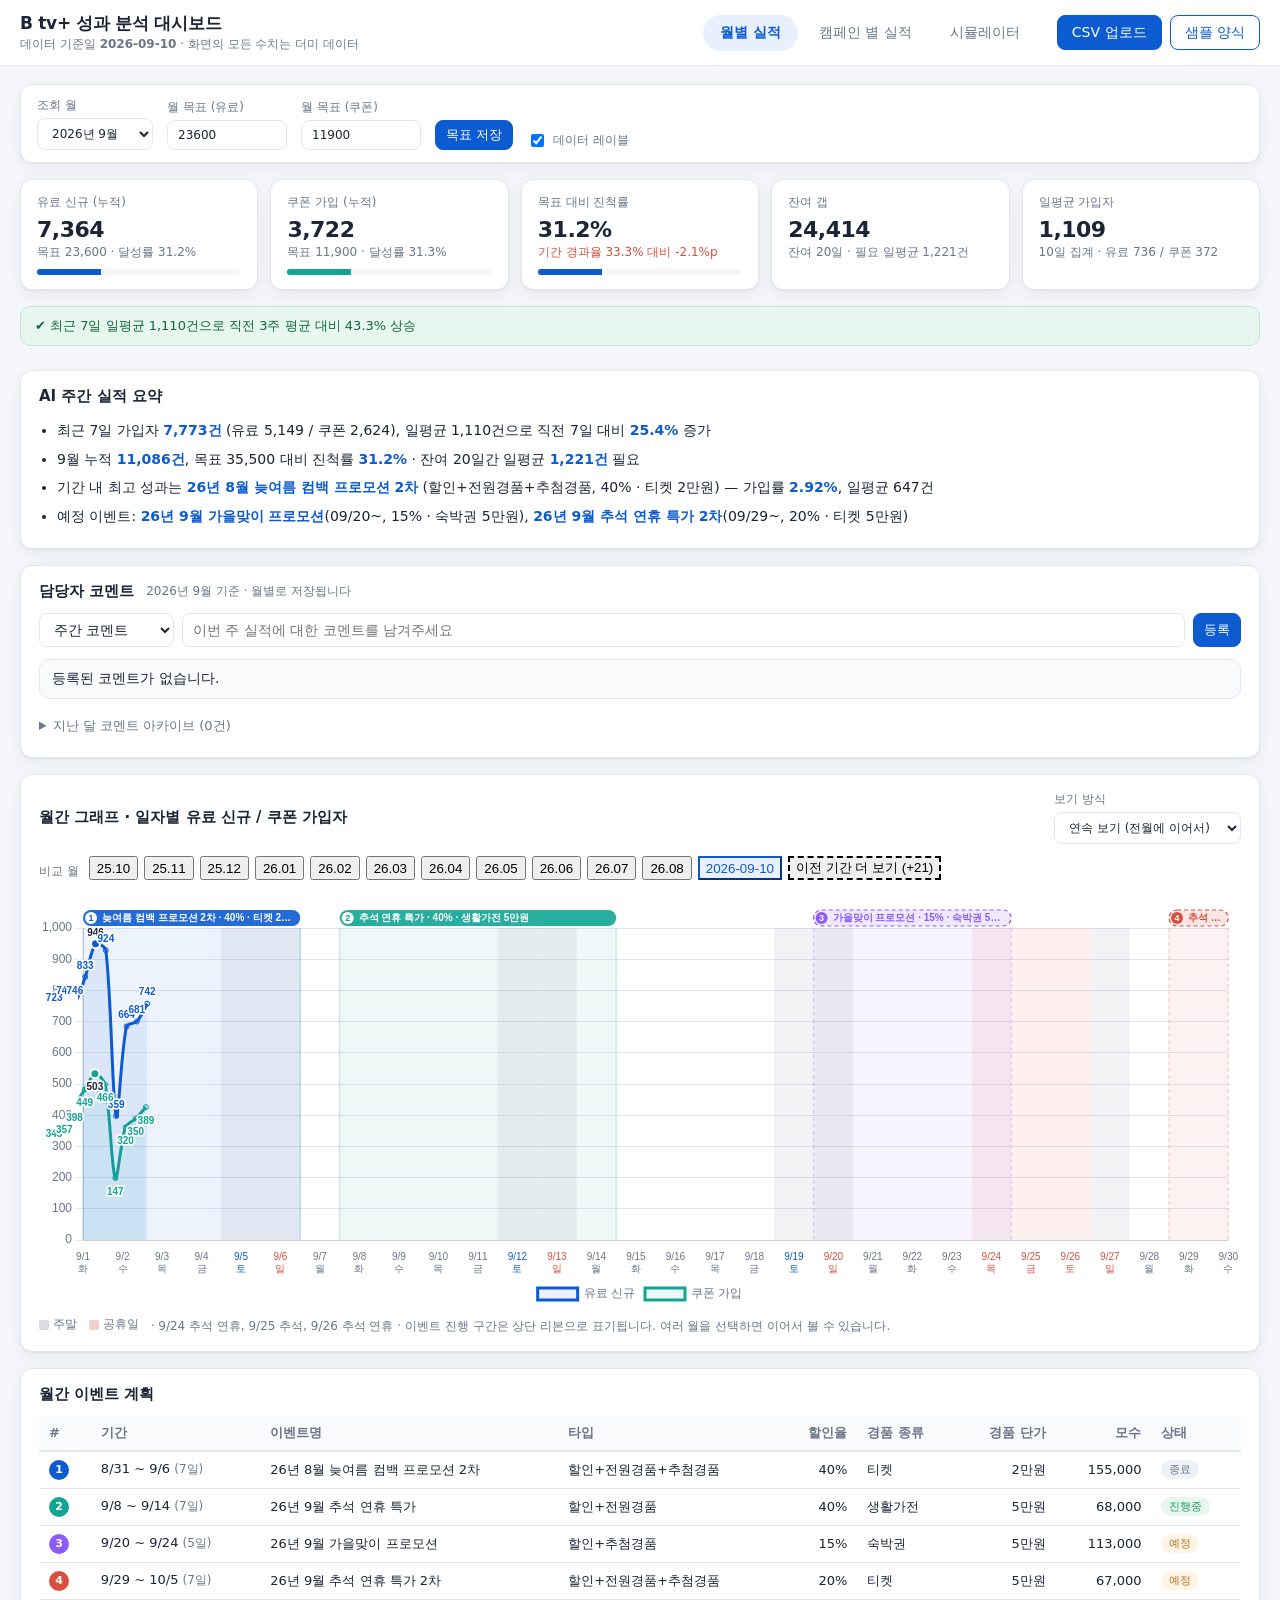
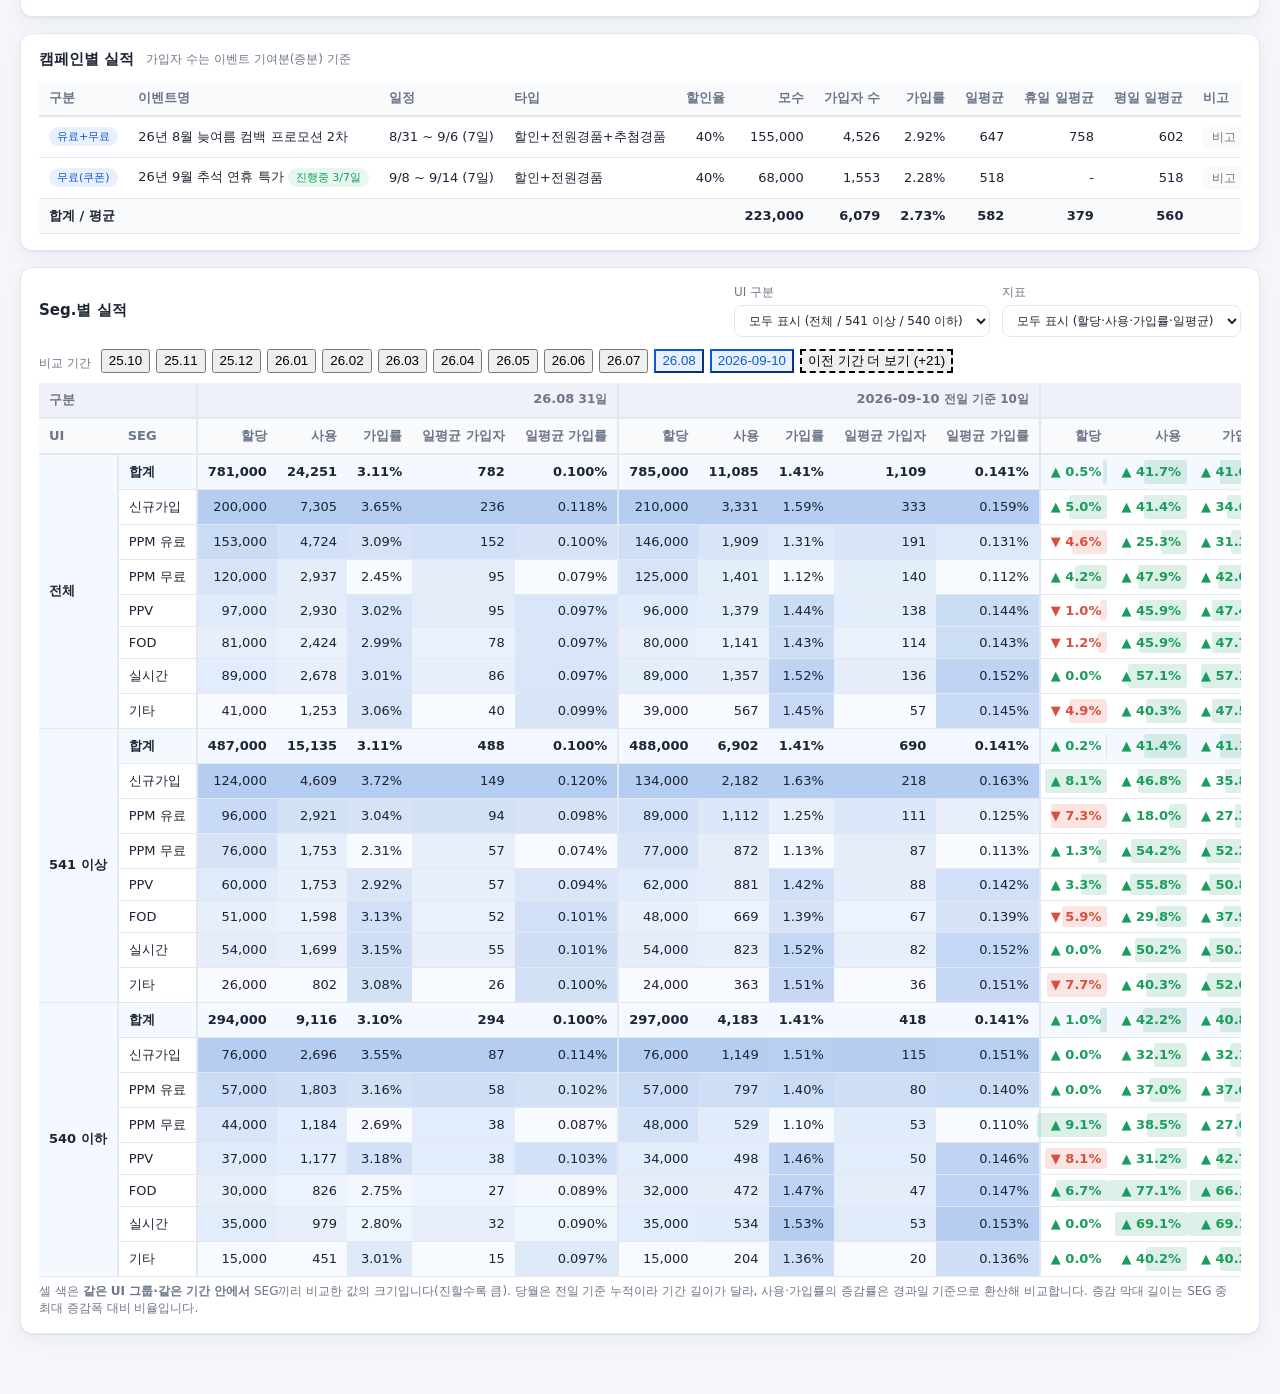
==== btv-dashboard/index.html @ c5f663f6 "Bundle Chart.js and drop the web font for offline deployment The internal network blocks outbound re" ====
<!DOCTYPE html>
<html lang="ko">
<head>
  <meta charset="UTF-8">
  <meta name="viewport" content="width=device-width, initial-scale=1.0">
  <title>B tv+ 성과 분석 대시보드</title>
  <!-- 사내망에서 외부 요청이 막혀도 동작하도록 폰트·차트 라이브러리 모두 외부 의존 없이 구성 -->
  <link rel="stylesheet" href="style.css">
</head>
<body>
  <header class="topbar">
    <div class="brand">
      <strong>B tv+ 성과 분석 대시보드</strong>
      <span class="meta">데이터 기준일 <b id="asOf">2026-09-10</b> · 화면의 모든 수치는 더미 데이터</span>
    </div>
    <nav class="tabs" id="viewTabs">
      <button class="tab active" data-view="perf">월별 실적</button>
      <button class="tab" data-view="compare">캠페인 별 실적</button>
      <button class="tab" data-view="sim">시뮬레이터</button>
    </nav>
    <div class="actions">
      <label class="btn" for="csvInput">CSV 업로드</label>
      <input type="file" id="csvInput" accept=".csv,text/csv" hidden>
      <button class="btn ghost" id="sampleBtn">샘플 양식</button>
    </div>
  </header>

  <div id="uploadNote" class="upload-note" hidden></div>

  <main class="layout">
    <div class="views">
      <!-- 1. 현재 실적 파악 -->
      <section class="view active" id="view-perf">
        <div class="toolbar">
          <label>조회 월
            <select id="perfMonth"></select>
          </label>
          <label>월 목표 (유료)
            <input type="number" id="targetPaid" step="100">
          </label>
          <label>월 목표 (쿠폰)
            <input type="number" id="targetCoupon" step="100">
          </label>
          <button class="btn small" id="saveTarget">목표 저장</button>
          <label class="checkbox"><input type="checkbox" id="showLabels" checked> 데이터 레이블</label>
        </div>

        <div class="kpi-grid" id="perfKpis"></div>
        <div id="perfSignals"></div>

        <section class="card">
          <header class="card-head">
            <h2>AI 주간 실적 요약</h2>
          </header>
          <div id="weeklySummary" class="summary"></div>
        </section>

        <section class="card">
          <header class="card-head">
            <h2>담당자 코멘트</h2>
            <span class="hint" id="commentScope"></span>
          </header>
          <form class="comment-form" id="commentForm">
            <select id="commentKind">
              <option value="weekly">주간 코멘트</option>
              <option value="closing">월 마감 코멘트</option>
            </select>
            <input type="text" id="commentText" placeholder="이번 주 실적에 대한 코멘트를 남겨주세요" maxlength="300">
            <button class="btn small" type="submit">등록</button>
          </form>
          <ul class="comment-list" id="commentList"></ul>
          <details class="comment-archive">
            <summary>지난 달 코멘트 아카이브 <span id="archiveCount"></span></summary>
            <ul class="comment-list" id="archiveList"></ul>
          </details>
        </section>

        <section class="card">
          <header class="card-head">
            <h2>월간 그래프 · 일자별 유료 신규 / 쿠폰 가입자</h2>
            <div class="inline-filters">
              <label>보기 방식
                <select id="chartMode">
                  <option value="timeline">연속 보기 (전월에 이어서)</option>
                  <option value="overlay">겹쳐 보기 (월별 추이 비교)</option>
                </select>
              </label>
              <label id="overlaySeriesWrap" hidden>비교 계열
                <select id="overlaySeries">
                  <option value="paid">유료 신규</option>
                  <option value="coupon">쿠폰 가입</option>
                  <option value="total">유료+쿠폰 합계</option>
                </select>
              </label>
            </div>
          </header>
          <div class="period-picker">
            <span class="hint">비교 월</span>
            <div class="chips" id="chartMonths"></div>
          </div>
          <div class="chart-wrap tall"><canvas id="monthChart"></canvas></div>
          <p class="hint" id="chartHint"></p>
        </section>

        <section class="card">
          <header class="card-head"><h2>월간 이벤트 계획</h2></header>
          <div class="table-wrap"><table id="eventPlanTable"></table></div>
        </section>

        <section class="card">
          <header class="card-head">
            <h2>캠페인별 실적</h2>
            <span class="hint">가입자 수는 이벤트 기여분(증분) 기준</span>
          </header>
          <div class="table-wrap"><table id="campaignTable"></table></div>
        </section>

        <section class="card">
          <header class="card-head">
            <h2>Seg.별 실적</h2>
            <div class="inline-filters">
              <label>UI 구분
                <select id="segUi"></select>
              </label>
              <label>지표
                <select id="segMetric"></select>
              </label>
            </div>
          </header>
          <div class="period-picker">
            <span class="hint">비교 기간</span>
            <div class="chips" id="segPeriods"></div>
          </div>
          <div class="table-wrap"><table id="segTable"></table></div>
          <p class="hint">셀 색은 <b>같은 UI 그룹·같은 기간 안에서</b> SEG끼리 비교한 값의 크기입니다(진할수록 큼). 당월은 전일 기준 누적이라 기간 길이가 달라, 사용·가입률의 증감률은 경과일 기준으로 환산해 비교합니다. 증감 막대 길이는 SEG 중 최대 증감폭 대비 비율입니다.</p>
        </section>
      </section>

      <!-- 2. 실적 비교 분석 -->
      <section class="view" id="view-compare">
        <section class="card">
          <header class="card-head">
            <h2>전체 이벤트 실적</h2>
            <span class="hint" id="allCount"></span>
            <button class="btn small ghost" id="allReset">당월로 초기화</button>
          </header>
          <div class="filter-bar">
            <label>진행 년도<select id="f-year"><option value="">전체</option></select></label>
            <label>진행 월<select id="f-month"><option value="">전체</option></select></label>
            <label>이벤트 종류<select id="f-type"><option value="">전체</option></select></label>
            <label>할인율<select id="f-discount"><option value="">전체</option></select></label>
            <label>이벤트명<select id="f-name"><option value="">전체</option></select></label>
            <label>경품 방식<select id="f-method"><option value="">전체</option></select></label>
            <label>경품 유형<select id="f-form"><option value="">전체</option></select></label>
            <label>경품 종류<select id="f-kind"><option value="">전체</option></select></label>
          </div>
          <div class="ai-comment" id="allComment"></div>
          <div class="table-wrap scroll-y"><table id="allEventsTable"></table></div>
        </section>

        <section class="card">
          <header class="card-head">
            <h2>현재 ↔ 과거 이벤트 비교</h2>
            <div class="inline-filters">
              <label>기준 이벤트
                <select id="baseEvent"></select>
              </label>
              <label>비교 대상
                <select id="compareCount">
                  <option value="3">유사 이벤트 3건</option>
                  <option value="5">유사 이벤트 5건</option>
                  <option value="all">전체 평균</option>
                </select>
              </label>
              <button class="btn small ghost" id="onePagerOpen">원페이저</button>
            </div>
          </header>
          <div id="compareCards" class="kpi-grid"></div>
          <p class="hint" id="compareHint"></p>
          <div class="ai-comment" id="compareComment"></div>
          <div class="chart-wrap"><canvas id="compareChart"></canvas></div>
          <div class="table-wrap"><table id="compareTable"></table></div>
        </section>

        <section class="card">
          <header class="card-head">
            <h2>교차분석</h2>
            <div class="inline-filters">
              <label>행 기준
                <select id="pivotRow"></select>
              </label>
              <label>열 기준
                <select id="pivotCol"></select>
              </label>
              <label>지표
                <select id="pivotMetric"></select>
              </label>
            </div>
          </header>
          <div class="ai-comment" id="pivotComment"></div>
          <div class="table-wrap"><table id="pivotTable"></table></div>
          <p class="hint" id="pivotHint"></p>
          <div class="drill" id="pivotDrill" hidden></div>
        </section>

        <section class="card">
          <header class="card-head">
            <h2>증분 효과 · 되돌림</h2>
            <span class="hint">이벤트가 실제로 끌어올린 순증분과, 종료 직후 수요가 꺼지는 폭</span>
          </header>
          <div class="kpi-grid" id="incrementalCards"></div>
          <div class="ai-comment" id="incrementalComment"></div>
        </section>

        <section class="card">
          <header class="card-head">
            <h2>전년 동기 비교</h2>
            <span class="hint" id="seasonBasis"></span>
          </header>
          <div class="ai-comment" id="seasonComment"></div>
          <div class="table-wrap"><table id="seasonTable"></table></div>
        </section>

        <section class="card">
          <header class="card-head">
            <h2>이벤트 데이 커브</h2>
            <div class="inline-filters">
              <label>비교 대상
                <select id="curveScope">
                  <option value="similar">기준 + 유사 이벤트</option>
                  <option value="type">같은 타입 전체</option>
                </select>
              </label>
              <label>계열
                <select id="curveSeries">
                  <option value="total">전체 가입자</option>
                  <option value="paid">유료</option>
                  <option value="coupon">쿠폰</option>
                </select>
              </label>
            </div>
          </header>
          <div class="chart-wrap"><canvas id="curveChart"></canvas></div>
          <div class="ai-comment" id="curveComment"></div>
        </section>

        <section class="card">
          <header class="card-head">
            <h2>예산 효율 · CAC</h2>
            <div class="inline-filters">
              <label>목표 CAC (원)
                <input type="number" id="targetCac" step="100" min="0">
              </label>
              <button class="btn small" id="saveCac">저장</button>
            </div>
          </header>
          <div class="kpi-grid" id="cacCards"></div>
          <div class="ai-comment" id="cacComment"></div>
          <div class="chart-wrap"><canvas id="cacChart"></canvas></div>
          <div class="table-wrap"><table id="cacTable"></table></div>
        </section>

        <section class="card">
          <header class="card-head">
            <h2>오퍼 시뮬레이터</h2>
            <span class="hint">과거 유사 이벤트 실적으로 예상 성과를 추정합니다</span>
          </header>
          <div class="filter-bar">
            <label>이벤트 타입<select id="simType"></select></label>
            <label>할인율<select id="simDiscount"></select></label>
            <label>경품 종류<select id="simKind"></select></label>
            <label>경품 단가<select id="simPrice"></select></label>
            <label>기간 (일)<input type="number" id="simDays" value="7" min="1" max="31"></label>
            <label>모수<input type="number" id="simPool" value="100000" step="1000"></label>
          </div>
          <div class="kpi-grid" id="simCards"></div>
          <div class="ai-comment" id="simComment"></div>
        </section>
      </section>

      <!-- 3. 시뮬레이터 (별도 앱으로 연결) -->
      <section class="view" id="view-sim">
        <section class="card landing-card">
          <h2>시뮬레이터</h2>
          <p>시뮬레이터는 별도 앱에서 운영됩니다. 아래 버튼으로 이동하세요.</p>
          <a class="btn" href="https://pg-apps.skbroadband.com/btvp-mkt-agt/" target="_blank" rel="noopener">시뮬레이터 열기</a>
          <p class="landing-url">https://pg-apps.skbroadband.com/btvp-mkt-agt/</p>
        </section>
      </section>
    </div>

    <!-- 이벤트 원페이저 (보고용) -->
    <div class="modal" id="onePagerModal" hidden>
      <div class="modal-box">
        <header class="modal-head">
          <h2>이벤트 원페이저</h2>
          <div class="modal-actions">
            <button class="btn small ghost" id="onePagerCopy">복사</button>
            <button class="btn small ghost" id="onePagerPrint">인쇄</button>
            <button class="icon-btn" id="onePagerClose">×</button>
          </div>
        </header>
        <div class="onepager" id="onePagerBody"></div>
      </div>
    </div>

  </main>

  <script src="vendor/chart.umd.min.js"></script>
  <script src="js/data.js"></script>
  <script src="js/store.js"></script>
  <script src="js/charts.js"></script>
  <script src="js/perf.js"></script>
  <script src="js/compare.js"></script>
  <script src="js/app.js"></script>
</body>
</html>
---- btv-dashboard/style.css ----
:root {
  --bg: #f4f6fa;
  --card: #ffffff;
  --line: #e3e8f0;
  --text: #1c2536;
  --muted: #6b7688;
  --brand: #0d5bd1;
  --brand-soft: #e8f0fe;
  --paid: #0d5bd1;
  --coupon: #12a594;
  --warn: #d94f3d;
  --good: #1a9d5c;
  --shadow: 0 1px 2px rgba(20, 32, 60, .06), 0 6px 18px rgba(20, 32, 60, .05);
}

* { box-sizing: border-box; }

/* .modal/.inline-filters label 등의 display 규칙이 hidden 속성을 덮지 않도록 */
[hidden] { display: none !important; }

body {
  margin: 0;
  font-family: 'Malgun Gothic', '맑은 고딕', AppleSDGothicNeo-Regular, 'Apple SD Gothic Neo', system-ui, sans-serif;
  background: var(--bg);
  color: var(--text);
  font-size: 14px;
}

/* ---------- 상단바 ---------- */
.topbar {
  position: sticky;
  top: 0;
  z-index: 30;
  display: flex;
  align-items: center;
  gap: 20px;
  flex-wrap: wrap;
  padding: 12px 20px;
  background: #fff;
  border-bottom: 1px solid var(--line);
}
.brand strong { display: block; font-size: 17px; letter-spacing: -.3px; }
.brand .meta { font-size: 12px; color: var(--muted); }
.tabs { display: flex; gap: 4px; margin-left: auto; }
.tab {
  border: 1px solid transparent;
  background: transparent;
  padding: 8px 16px;
  border-radius: 999px;
  cursor: pointer;
  font: inherit;
  color: var(--muted);
}
.tab:hover { background: var(--bg); }
.tab.active { background: var(--brand-soft); color: var(--brand); font-weight: 700; }
.actions { display: flex; gap: 8px; align-items: center; }

.btn {
  border: 1px solid var(--brand);
  background: var(--brand);
  color: #fff;
  padding: 8px 14px;
  border-radius: 8px;
  cursor: pointer;
  font: inherit;
  line-height: 1.2;
}
.btn:hover { filter: brightness(1.06); }
.btn.ghost { background: #fff; color: var(--brand); }
.btn.small { padding: 6px 10px; font-size: 13px; }
.icon-btn {
  border: none; background: transparent; cursor: pointer;
  font-size: 20px; line-height: 1; color: var(--muted); padding: 0 4px;
}

.upload-note {
  margin: 0; padding: 10px 20px;
  background: #fff9e6; border-bottom: 1px solid #f2e3b3; font-size: 13px;
}

/* ---------- 레이아웃 ---------- */
.layout { display: flex; align-items: flex-start; }
.views { flex: 1; padding: 18px 20px 60px; min-width: 0; }
.view { display: none; flex-direction: column; gap: 16px; }
.view.active { display: flex; }

.card {
  background: var(--card);
  border: 1px solid var(--line);
  border-radius: 12px;
  padding: 16px 18px;
  box-shadow: var(--shadow);
}
.card-head {
  display: flex; align-items: center; gap: 12px;
  flex-wrap: wrap; margin-bottom: 12px;
}
.card-head h2 { font-size: 15px; margin: 0; }
.hint { font-size: 12px; color: var(--muted); margin: 6px 0 0; }
.card-head .hint { margin: 0; }

.toolbar {
  display: flex; gap: 14px; align-items: flex-end; flex-wrap: wrap;
  background: #fff; border: 1px solid var(--line); border-radius: 12px;
  padding: 12px 16px; box-shadow: var(--shadow);
}
.toolbar label, .inline-filters label {
  display: flex; flex-direction: column; gap: 4px;
  font-size: 12px; color: var(--muted);
}
.toolbar label.checkbox { flex-direction: row; align-items: center; gap: 6px; }
.inline-filters { display: flex; gap: 12px; flex-wrap: wrap; margin-left: auto; }
select, input[type="text"], input[type="number"] {
  font: inherit; padding: 7px 10px; border: 1px solid var(--line);
  border-radius: 8px; background: #fff; color: var(--text);
}
input[type="number"] { width: 120px; }

/* ---------- KPI ---------- */
.kpi-grid {
  display: grid; gap: 12px;
  grid-template-columns: repeat(auto-fit, minmax(190px, 1fr));
}
.kpi {
  background: #fff; border: 1px solid var(--line); border-radius: 12px;
  padding: 14px 16px; box-shadow: var(--shadow);
}
.kpi .label { font-size: 12px; color: var(--muted); }
.kpi .value { font-size: 22px; font-weight: 700; margin: 6px 0 2px; letter-spacing: -.5px; }
.kpi .sub { font-size: 12px; color: var(--muted); }
.kpi .sub.good { color: var(--good); }
.kpi .sub.warn { color: var(--warn); }
.bar { height: 6px; border-radius: 999px; background: var(--bg); margin-top: 8px; overflow: hidden; }
.bar > span { display: block; height: 100%; background: var(--brand); }

.signal {
  display: flex; gap: 8px; align-items: center;
  padding: 10px 14px; border-radius: 10px; font-size: 13px; margin-bottom: 8px;
}
.signal.warn { background: #fdecea; border: 1px solid #f5c6c0; color: #9b2c1c; }
.signal.good { background: #e7f6ee; border: 1px solid #bfe5d0; color: #12673d; }

.ai-comment {
  display: flex; gap: 10px; align-items: flex-start;
  background: #f2f7ff; border: 1px solid #d6e4fb; border-left: 3px solid var(--brand);
  border-radius: 0 10px 10px 0; padding: 12px 14px; margin-bottom: 12px;
  font-size: 13px; line-height: 1.65;
}
.ai-comment::before {
  content: 'AI'; font-size: 10px; font-weight: 700; color: var(--brand); background: #fff;
  border: 1px solid #d6e4fb; border-radius: 4px; padding: 1px 5px; margin-top: 2px; flex-shrink: 0;
}
.ai-comment ul { margin: 0; padding: 0; list-style: none; flex: 1; display: grid; gap: 6px; }
.ai-comment li { display: flex; gap: 8px; align-items: baseline; }
.ai-comment li .k {
  flex-shrink: 0; width: 92px; color: var(--muted); font-size: 12px;
  border-right: 1px solid #d6e4fb; padding-right: 8px;
}
.ai-comment li.warn .k { color: var(--warn); border-color: #f5c6c0; }
.ai-comment b { color: var(--brand); }
.ai-comment em { font-style: normal; color: var(--warn); font-weight: 700; }

.filter-bar {
  display: grid; grid-template-columns: repeat(auto-fit, minmax(150px, 1fr)); gap: 10px;
  padding: 12px; background: #f8fafc; border: 1px solid var(--line);
  border-radius: 10px; margin-bottom: 12px;
}
.filter-bar label { display: flex; flex-direction: column; gap: 4px; font-size: 12px; color: var(--muted); }
.filter-bar select { width: 100%; }

.summary { font-size: 14px; line-height: 1.75; }
.summary ul { margin: 8px 0 0; padding-left: 18px; }
.summary li { margin-bottom: 4px; }
.summary b { color: var(--brand); }

/* ---------- 표 ---------- */
.chart-wrap { position: relative; height: 300px; }
.chart-wrap.tall { height: 420px; }
.table-wrap { overflow-x: auto; }
table { width: 100%; border-collapse: collapse; font-size: 13px; white-space: nowrap; }
th, td { padding: 8px 10px; border-bottom: 1px solid var(--line); text-align: right; }
th:first-child, td:first-child, th.left, td.left { text-align: left; }
thead th {
  position: sticky; top: 0; background: #f8fafc; color: var(--muted);
  font-weight: 700; border-bottom: 2px solid var(--line);
}
tbody tr:hover { background: #f9fbff; }
tfoot td { font-weight: 700; background: #f8fafc; }
td.num { font-variant-numeric: tabular-nums; }
.day-key { display: inline-flex; align-items: center; gap: 4px; margin-right: 8px; }
.day-key i { width: 10px; height: 10px; border-radius: 2px; display: inline-block; }
.day-key i.weekend { background: rgba(20, 32, 60, .16); }
.day-key i.holiday { background: rgba(217, 79, 61, .28); }

.event-no {
  display: inline-flex; align-items: center; justify-content: center;
  width: 20px; height: 20px; border-radius: 50%;
  color: #fff; font-size: 11px; font-weight: 700;
}
.tag {
  display: inline-block; padding: 2px 8px; border-radius: 999px;
  background: var(--brand-soft); color: var(--brand); font-size: 11px;
}
.tag.done { background: #eef1f5; color: var(--muted); }
.tag.live { background: #e7f6ee; color: var(--good); }
.tag.plan { background: #fff4e5; color: #b5711a; }
.delta.up { color: var(--good); }
.delta.down { color: var(--warn); }

.period-picker { display: flex; align-items: center; gap: 10px; margin-bottom: 10px; flex-wrap: wrap; }
.period-picker .chips { display: flex; gap: 6px; flex-wrap: wrap; }
.period-picker .chip { display: inline-flex; align-items: center; gap: 5px; }
.period-picker .chip.on { border-color: var(--brand); color: var(--brand); background: var(--brand-soft); }
.period-picker .chip.toggle { border-style: dashed; }
.memo-input {
  width: 160px; padding: 4px 8px; font: inherit; font-size: 12px;
  border: 1px solid transparent; border-radius: 6px; background: #f8fafc;
}
.memo-input:focus { border-color: var(--brand); background: #fff; outline: none; }
tr.total-row td { font-weight: 700; background: #f4f8ff; }
tr.delta-row td { background: #fafbfd; font-size: 12px; }
td.ui-cell { vertical-align: middle; font-weight: 700; background: #f8fafc; border-right: 2px solid var(--line); }
th.group-start, td.group-start { border-left: 2px solid var(--line); }
/* 컬럼이 35개라 그룹 구분 · 줄무늬 · 정렬로 읽는 지점을 잡아준다 */
.table-wrap.scroll-y { max-height: 520px; overflow-y: auto; }
#allEventsTable thead tr:first-child th { top: 0; z-index: 3; }
#allEventsTable thead tr:nth-child(2) th { top: 34px; z-index: 2; }
#allEventsTable th.grp { text-align: center; font-size: 12px; letter-spacing: .5px; }
#allEventsTable th.grp-0 { background: #e7eefa; color: #24457c; }
#allEventsTable th.grp-1 { background: #f1f5fa; color: #445068; }
#allEventsTable tbody tr:nth-child(even) { background: #fbfcfe; }
#allEventsTable tbody tr:hover { background: #eef4ff; }
#allEventsTable th.sortable { cursor: pointer; user-select: none; }
#allEventsTable th.sortable:hover { color: var(--brand); }
#allEventsTable th.sorted { color: var(--brand); background: #e7eefa; }

td.delta-cell { position: relative; }
td.delta-cell::before {
  content: ''; position: absolute; right: 4px; top: 5px; bottom: 5px;
  width: var(--bar, 0%); background: currentColor; opacity: .15; border-radius: 3px;
}
td.delta-cell.up { color: var(--good); }
td.delta-cell.down { color: var(--warn); }
td.delta-cell .delta-val { position: relative; font-weight: 700; }

/* 2단 헤더라 두 행이 같은 위치에 고정되면 겹친다 */
#segTable thead th { position: static; }
#segTable thead tr:first-child th { background: #eef2f8; }

/* ---------- 코멘트 ---------- */
.comment-form { display: flex; gap: 8px; }
.comment-form input { flex: 1; }
.comment-list { list-style: none; margin: 12px 0 0; padding: 0; display: grid; gap: 8px; }
.comment-list li {
  display: flex; gap: 10px; align-items: flex-start;
  background: #f8fafc; border: 1px solid var(--line); border-radius: 10px; padding: 10px 12px;
}
.comment-list .who { font-weight: 700; font-size: 12px; }
.comment-list .when { font-size: 11px; color: var(--muted); margin-left: 6px; }
.comment-list p { margin: 4px 0 0; font-size: 13px; }
.comment-list .body { flex: 1; }
.comment-list li.closing { background: #fff8ec; border-color: #f0d5ae; }
.comment-archive { margin-top: 12px; }
.comment-archive summary { cursor: pointer; font-size: 13px; color: var(--muted); padding: 6px 0; }
.comment-archive summary:hover { color: var(--brand); }
.comment-archive .comment-list { margin-top: 8px; }

.landing-card { text-align: center; padding: 56px 24px; }
.landing-card h2 { margin: 0 0 10px; font-size: 20px; }
.landing-card p { color: var(--muted); font-size: 14px; margin: 0 0 20px; }
.landing-card .btn { display: inline-block; text-decoration: none; padding: 11px 22px; font-size: 15px; }
.landing-url { font-size: 12px; color: var(--muted); margin: 16px 0 0 !important; word-break: break-all; }

/* 교차분석 드릴다운 · 표본 신뢰도 */
td.drillable { cursor: pointer; }
td.drillable:hover { outline: 2px solid var(--brand); outline-offset: -2px; }
td.thin { opacity: .55; }
td .range { font-size: 10px; color: var(--muted); }
.drill {
  margin-top: 12px; border: 1px solid var(--brand); border-radius: 10px;
  background: #f7faff; padding: 12px;
}
.drill-head { display: flex; align-items: center; gap: 10px; margin-bottom: 8px; }
.drill-head .hint { margin-right: auto; }

/* 원페이저 모달 */
.modal {
  position: fixed; inset: 0; z-index: 60; display: flex; align-items: center; justify-content: center;
  background: rgba(20, 32, 60, .45); padding: 24px;
}
.modal-box {
  background: #fff; border-radius: 14px; width: min(720px, 100%); max-height: 90vh;
  overflow: auto; box-shadow: 0 20px 60px rgba(20, 32, 60, .25);
}
.modal-head {
  display: flex; align-items: center; justify-content: space-between;
  padding: 14px 18px; border-bottom: 1px solid var(--line); position: sticky; top: 0; background: #fff;
}
.modal-head h2 { margin: 0; font-size: 16px; }
.modal-actions { display: flex; gap: 6px; align-items: center; }
.onepager { padding: 20px 24px 28px; }
.onepager h3 { margin: 0 0 4px; font-size: 18px; }
.onepager-sub { margin: 0 0 16px; color: var(--muted); font-size: 13px; }
.onepager-table { width: 100%; white-space: normal; }
.onepager-table th { width: 140px; color: var(--muted); font-weight: 700; vertical-align: top; background: #f8fafc; }
.onepager-table th, .onepager-table td { padding: 9px 12px; border-bottom: 1px solid var(--line); }
.onepager-foot { margin: 16px 0 0; font-size: 11px; color: var(--muted); }

@media print {
  body > *:not(.layout), .topbar, .views { display: none !important; }
  .modal { position: static; background: none; padding: 0; display: block; }
  .modal-box { box-shadow: none; max-height: none; width: 100%; }
  .modal-actions { display: none; }
}

@media (max-width: 720px) {
  .topbar { gap: 10px; }
  .tabs { width: 100%; margin-left: 0; overflow-x: auto; }
  .inline-filters { margin-left: 0; }
}
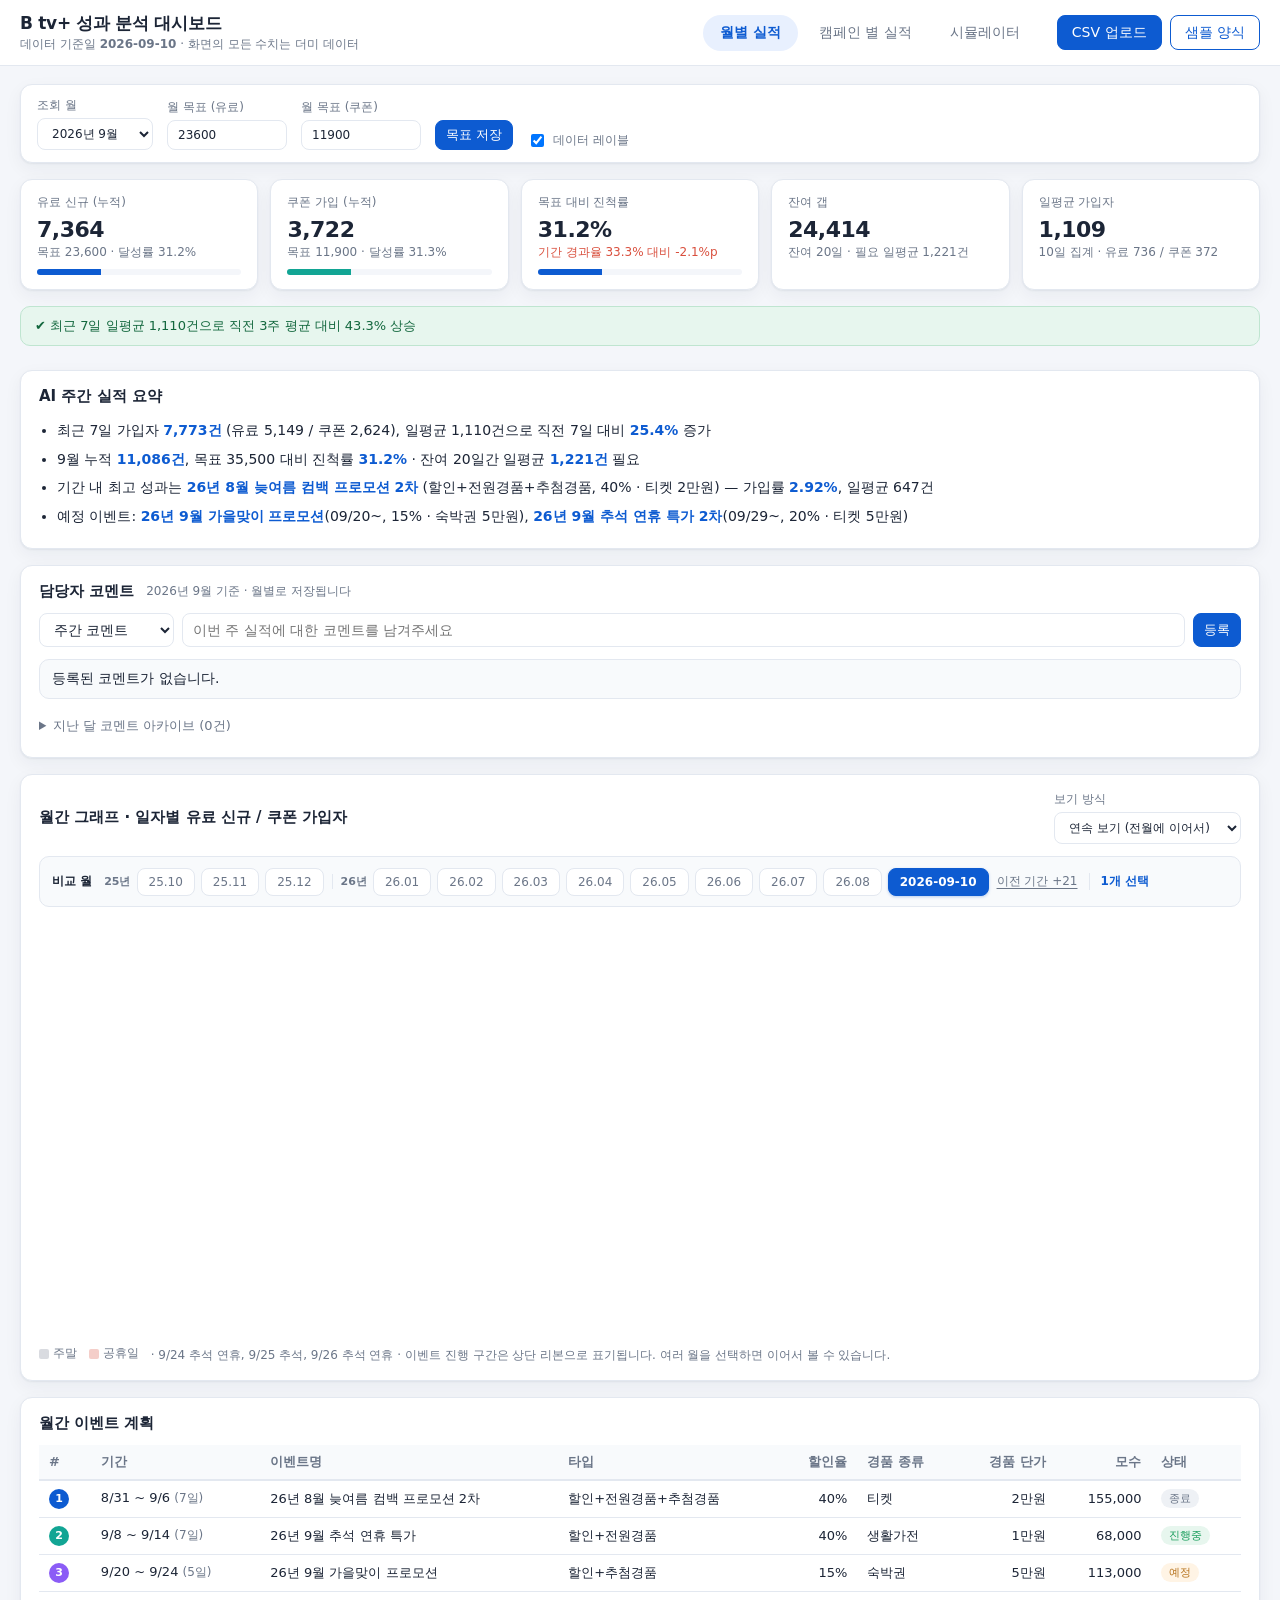
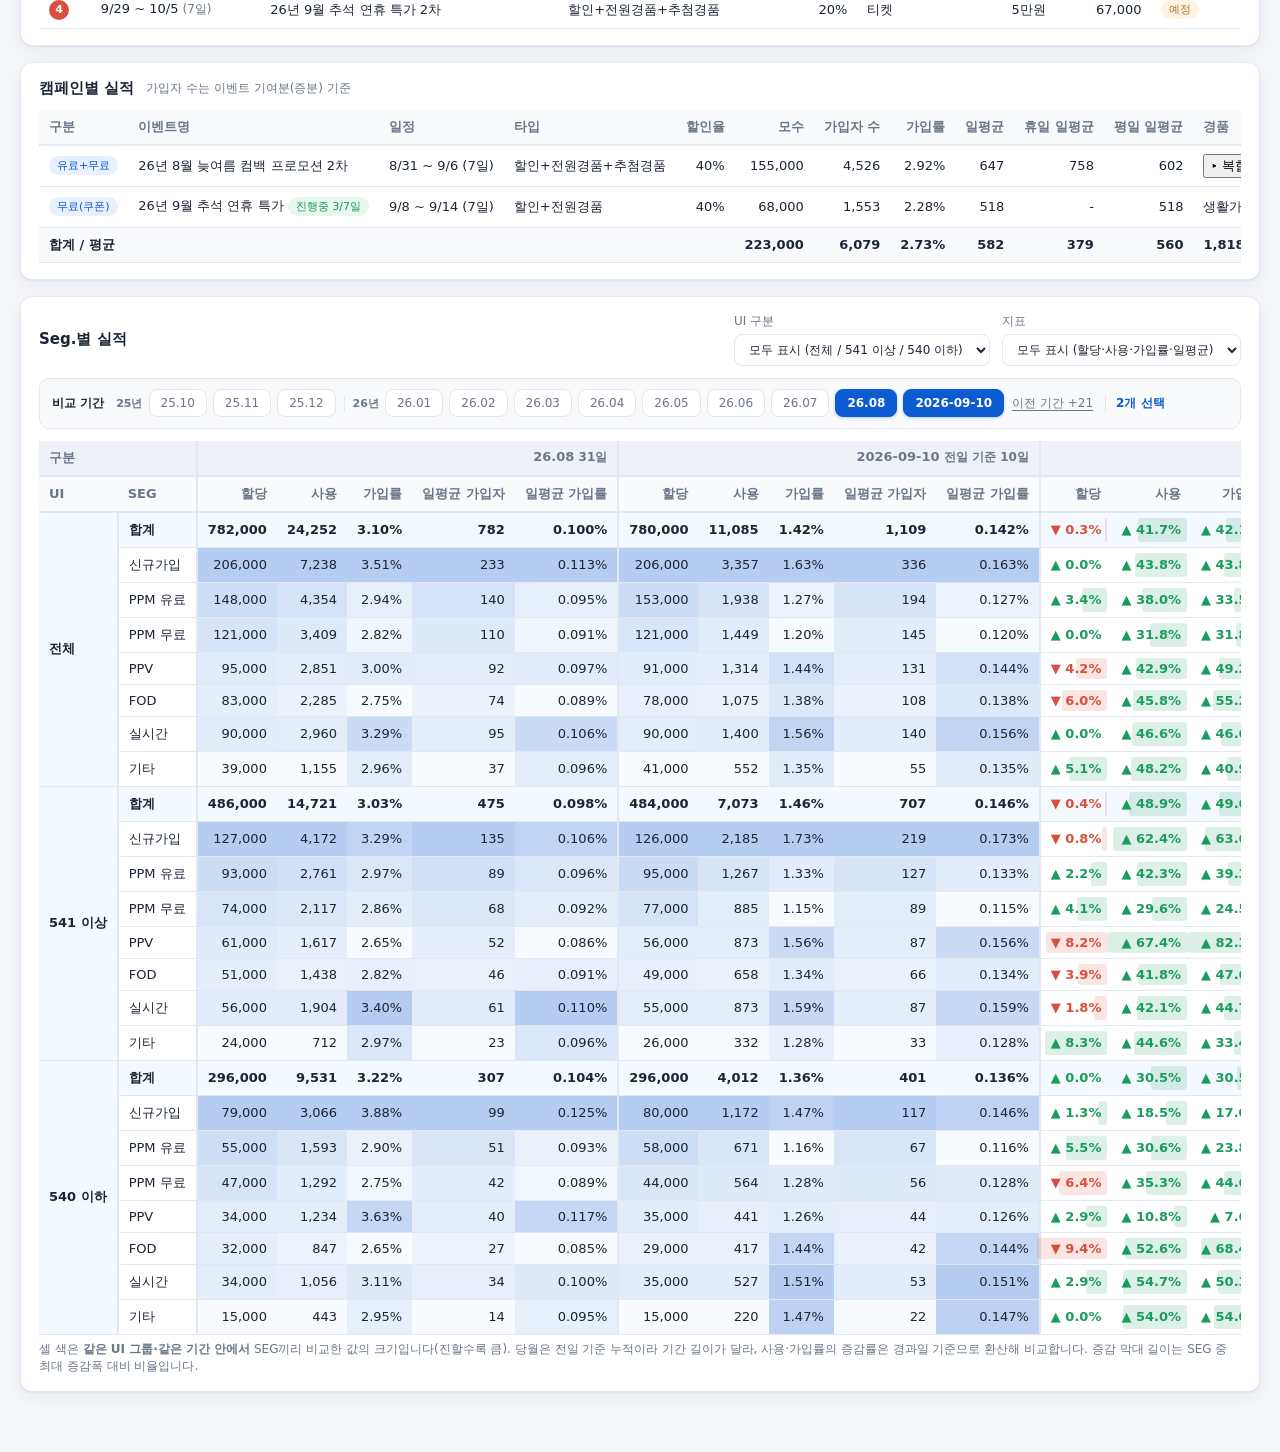
==== commit 6ac1807c: "Model prizes as graded tiers per campaign A campaign can carry several prizes at different ranks, so" ====
--- a/btv-dashboard/index.html
+++ b/btv-dashboard/index.html
@@ -186,6 +186,12 @@
           <header class="card-head">
             <h2>교차분석</h2>
             <div class="inline-filters">
+              <label>분석 단위
+                <select id="pivotUnit">
+                  <option value="prize">경품 단위 (등급별 분해)</option>
+                  <option value="event">이벤트 단위 (경품 합산)</option>
+                </select>
+              </label>
               <label>행 기준
                 <select id="pivotRow"></select>
               </label>
--- a/btv-dashboard/style.css
+++ b/btv-dashboard/style.css
@@ -192,6 +192,15 @@
 .day-key i.weekend { background: rgba(20, 32, 60, .16); }
 .day-key i.holiday { background: rgba(217, 79, 61, .28); }
 
+tr.expandable { cursor: pointer; }
+tr.expandable:hover { background: #eef4ff; }
+tr.expandable .caret { display: inline-block; width: 12px; color: var(--brand); font-size: 11px; }
+tr.period-row td { background: #f8fafc; color: var(--muted); }
+.period-no {
+  display: inline-block; margin-left: 6px; padding: 1px 6px; border-radius: 4px;
+  background: #fff; border: 1px solid var(--line); font-size: 11px;
+}
+
 .event-no {
   display: inline-flex; align-items: center; justify-content: center;
   width: 20px; height: 20px; border-radius: 50%;
@@ -207,11 +216,45 @@
 .delta.up { color: var(--good); }
 .delta.down { color: var(--warn); }
 
-.period-picker { display: flex; align-items: center; gap: 10px; margin-bottom: 10px; flex-wrap: wrap; }
-.period-picker .chips { display: flex; gap: 6px; flex-wrap: wrap; }
-.period-picker .chip { display: inline-flex; align-items: center; gap: 5px; }
-.period-picker .chip.on { border-color: var(--brand); color: var(--brand); background: var(--brand-soft); }
-.period-picker .chip.toggle { border-style: dashed; }
+/* ---------- 기간 선택 ---------- */
+.period-picker {
+  display: flex; align-items: center; gap: 12px; flex-wrap: wrap;
+  padding: 10px 12px; margin-bottom: 12px;
+  background: #f8fafc; border: 1px solid var(--line); border-radius: 10px;
+}
+.period-picker > .hint {
+  margin: 0; flex-shrink: 0; font-size: 12px; font-weight: 700; color: var(--text);
+}
+.period-picker .chips { display: flex; gap: 6px; flex-wrap: wrap; align-items: center; }
+
+.chip {
+  border: 1px solid var(--line); background: #fff; color: var(--muted);
+  border-radius: 8px; padding: 6px 11px;
+  font: inherit; font-size: 12px; font-variant-numeric: tabular-nums;
+  cursor: pointer; transition: background .12s, border-color .12s, color .12s;
+}
+.chip:hover { border-color: #b9cdf0; background: #f2f7ff; color: var(--brand); }
+.chip.on {
+  background: var(--brand); border-color: var(--brand); color: #fff; font-weight: 700;
+  box-shadow: 0 1px 3px rgba(13, 91, 209, .28);
+}
+.chip.on:hover { background: #0a4cb0; border-color: #0a4cb0; color: #fff; }
+
+/* 연도가 바뀌는 지점에 구분선을 둬 3개년이 섞여도 읽힌다 */
+.chip-year {
+  font-size: 11px; color: var(--muted); font-weight: 700;
+  padding-left: 8px; margin-left: 2px; border-left: 1px solid var(--line);
+}
+.chips .chip-year:first-child { border-left: none; padding-left: 0; margin-left: 0; }
+.chip.toggle {
+  border: none; background: none; color: var(--muted);
+  text-decoration: underline; text-underline-offset: 3px; padding: 6px 2px;
+}
+.chip.toggle:hover { background: none; color: var(--brand); }
+.chip-count {
+  font-size: 12px; color: var(--brand); font-weight: 700; flex-shrink: 0;
+  padding-left: 10px; margin-left: 4px; border-left: 1px solid var(--line);
+}
 .memo-input {
   width: 160px; padding: 4px 8px; font: inherit; font-size: 12px;
   border: 1px solid transparent; border-radius: 6px; background: #f8fafc;
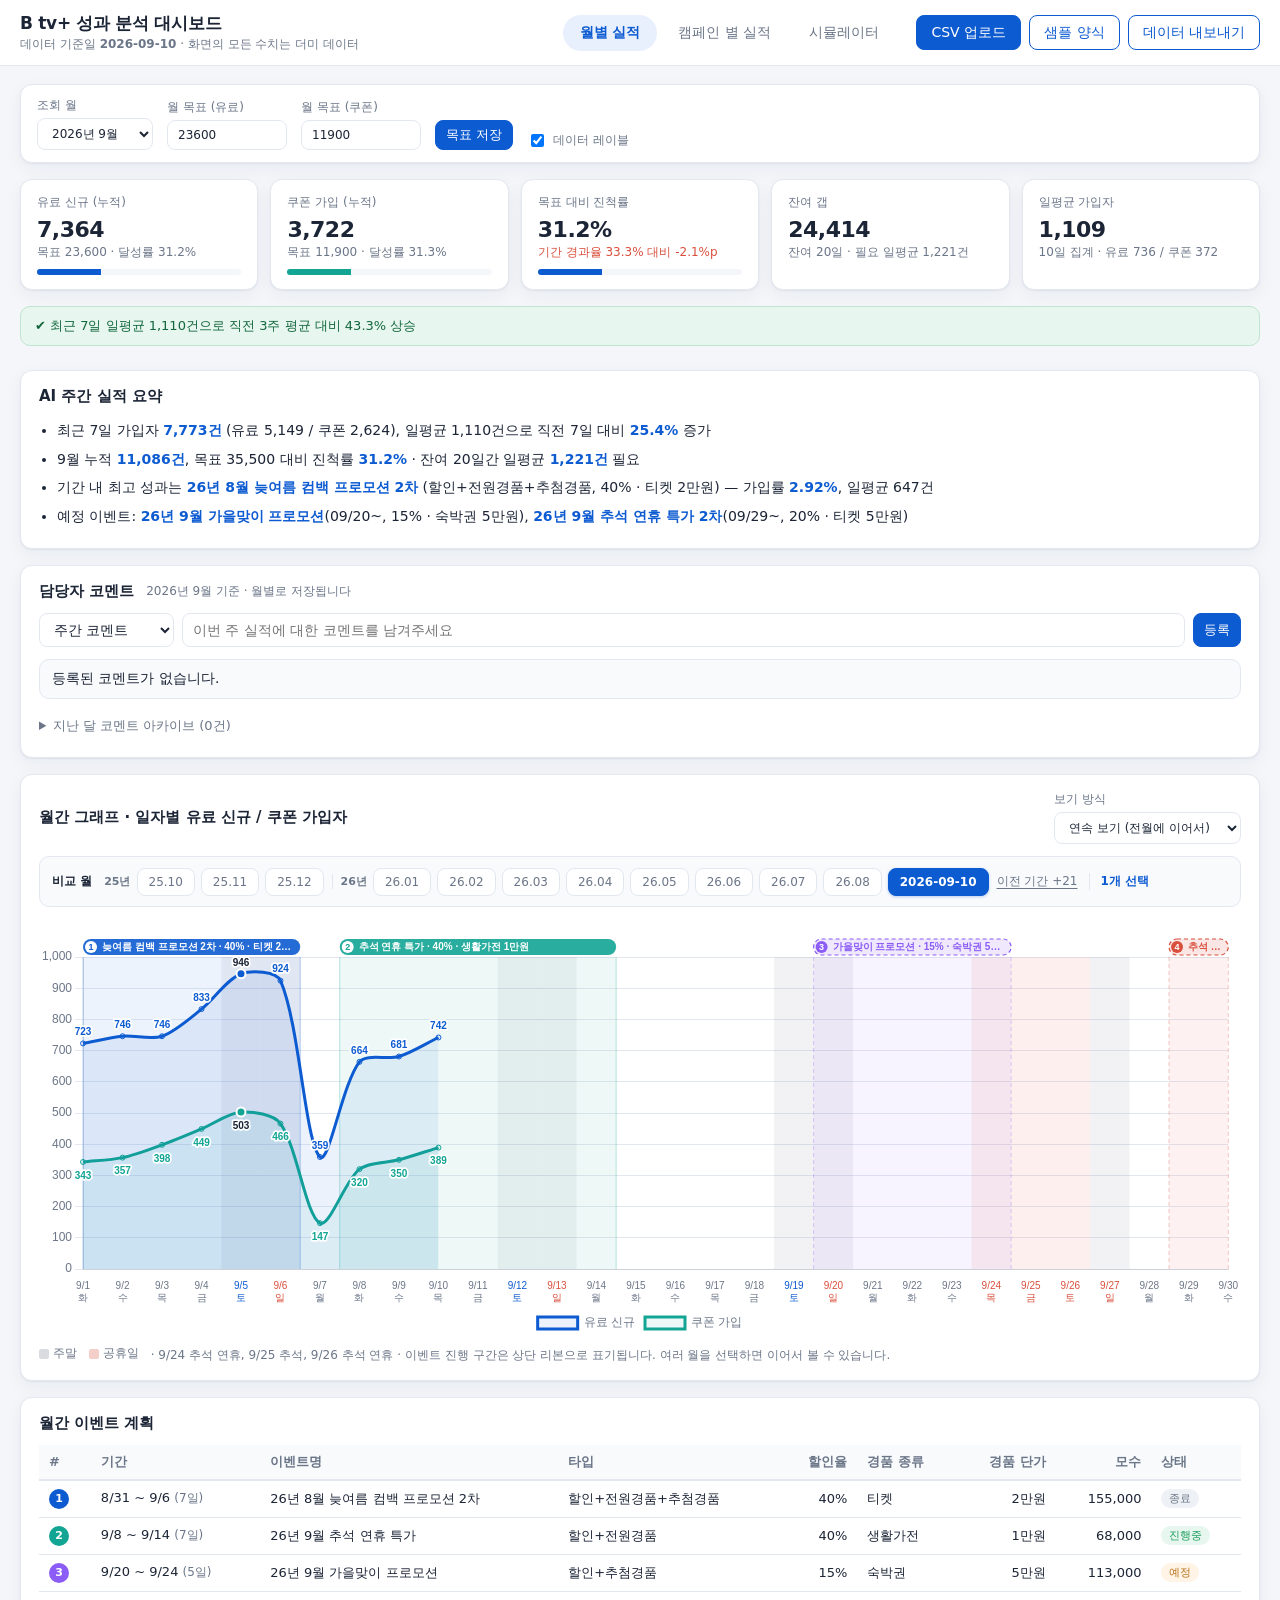
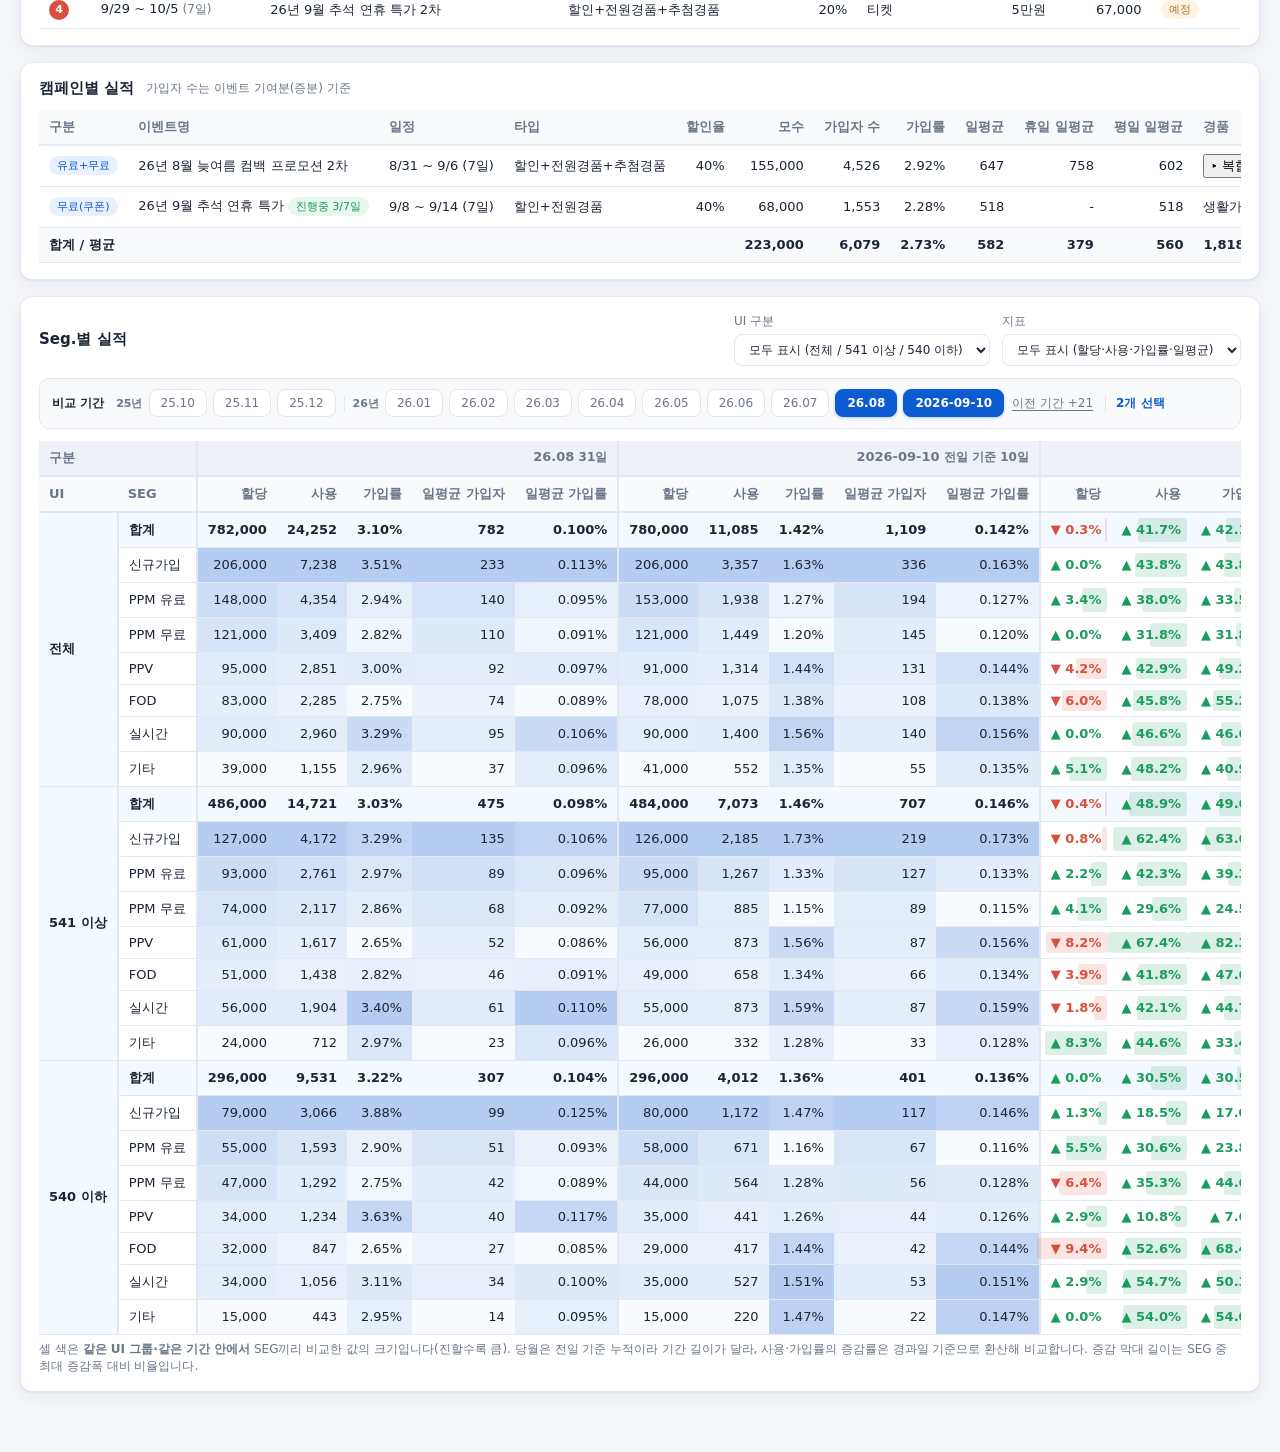
==== commit bd855614: "Add manual event entry and CSV export Running the dashboard week to week meant re-uploading a file t" ====
--- a/btv-dashboard/index.html
+++ b/btv-dashboard/index.html
@@ -22,6 +22,7 @@
       <label class="btn" for="csvInput">CSV 업로드</label>
       <input type="file" id="csvInput" accept=".csv,text/csv" hidden>
       <button class="btn ghost" id="sampleBtn">샘플 양식</button>
+      <button class="btn ghost" id="exportBtn">데이터 내보내기</button>
     </div>
   </header>
 
@@ -142,6 +143,7 @@
           <header class="card-head">
             <h2>전체 이벤트 실적</h2>
             <span class="hint" id="allCount"></span>
+            <button class="btn small" id="eventAdd">이벤트 직접 입력</button>
             <button class="btn small ghost" id="allReset">당월로 초기화</button>
           </header>
           <div class="filter-bar">
@@ -295,6 +297,50 @@
       </section>
     </div>
 
+    <!-- 이벤트 직접 입력 (운영 중 한 건씩 등록) -->
+    <div class="modal" id="eventFormModal" hidden>
+      <div class="modal-box">
+        <header class="modal-head">
+          <h2 id="eventFormTitle">이벤트 직접 입력</h2>
+          <div class="modal-actions">
+            <button class="btn small ghost" id="eventFormDelete" hidden>삭제</button>
+            <button class="btn small" id="eventFormSave">저장</button>
+            <button class="icon-btn" id="eventFormClose">×</button>
+          </div>
+        </header>
+        <form class="event-form" id="eventForm">
+          <p class="form-section">기본 정보</p>
+          <div class="form-grid">
+            <label>이벤트명 *<input type="text" id="ef-name" required></label>
+            <label>구분<select id="ef-purpose"></select></label>
+            <label>이벤트 종류<select id="ef-type"></select></label>
+            <label>할인율 (%)<input type="number" id="ef-discount" min="0" max="100" value="0"></label>
+            <label>쿠폰 정책명<input type="text" id="ef-policy"></label>
+            <label>당첨자 선정 방식<select id="ef-winnerPick"></select></label>
+          </div>
+
+          <p class="form-section">기간 <span class="hint">끊어서 진행했으면 구간을 추가하세요</span>
+            <button type="button" class="btn small ghost" id="ef-addPeriod">구간 추가</button>
+          </p>
+          <div id="ef-periods"></div>
+
+          <p class="form-section">실적</p>
+          <div class="form-grid">
+            <label>모수 *<input type="number" id="ef-pool" min="0" required></label>
+            <label>유료 가입자 수<input type="number" id="ef-paid" min="0"></label>
+            <label>쿠폰 가입자 수<input type="number" id="ef-coupon" min="0"></label>
+            <label>응모자 수<input type="number" id="ef-entrants" min="0"></label>
+          </div>
+
+          <p class="form-section">경품 <span class="hint">등급별로 추가하세요</span>
+            <button type="button" class="btn small ghost" id="ef-addPrize">경품 추가</button>
+          </p>
+          <div id="ef-prizes"></div>
+          <p class="form-error" id="ef-error" hidden></p>
+        </form>
+      </div>
+    </div>
+
     <!-- 이벤트 원페이저 (보고용) -->
     <div class="modal" id="onePagerModal" hidden>
       <div class="modal-box">
@@ -318,6 +364,7 @@
   <script src="js/charts.js"></script>
   <script src="js/perf.js"></script>
   <script src="js/compare.js"></script>
+  <script src="js/eventform.js"></script>
   <script src="js/app.js"></script>
 </body>
 </html>
--- a/btv-dashboard/style.css
+++ b/btv-dashboard/style.css
@@ -341,6 +341,31 @@
 }
 .modal-head h2 { margin: 0; font-size: 16px; }
 .modal-actions { display: flex; gap: 6px; align-items: center; }
+/* 직접 입력 폼 */
+.event-form { padding: 18px 22px 26px; }
+.form-section {
+  display: flex; align-items: center; gap: 10px; flex-wrap: wrap;
+  margin: 20px 0 10px; font-size: 13px; font-weight: 700; color: var(--text);
+  padding-bottom: 6px; border-bottom: 1px solid var(--line);
+}
+.form-section:first-child { margin-top: 0; }
+.form-section .hint { margin: 0; font-weight: 400; }
+.form-section .btn { margin-left: auto; }
+.form-grid { display: grid; grid-template-columns: repeat(auto-fit, minmax(160px, 1fr)); gap: 10px; }
+.form-grid label, .form-row label { display: flex; flex-direction: column; gap: 4px; font-size: 12px; color: var(--muted); }
+.form-row {
+  display: grid; grid-template-columns: repeat(auto-fit, minmax(110px, 1fr)) 32px; gap: 8px;
+  align-items: end; padding: 10px; margin-bottom: 8px;
+  background: #f8fafc; border: 1px solid var(--line); border-radius: 8px;
+}
+.form-row .row-remove { align-self: center; }
+.row-edit {
+  border: 1px solid var(--line); background: #fff; color: var(--muted);
+  border-radius: 5px; padding: 0 5px; margin-left: 4px; cursor: pointer; font-size: 11px;
+}
+.row-edit:hover { border-color: var(--brand); color: var(--brand); }
+.form-error { color: var(--warn); font-size: 13px; margin: 14px 0 0; font-weight: 700; }
+
 .onepager { padding: 20px 24px 28px; }
 .onepager h3 { margin: 0 0 4px; font-size: 18px; }
 .onepager-sub { margin: 0 0 16px; color: var(--muted); font-size: 13px; }
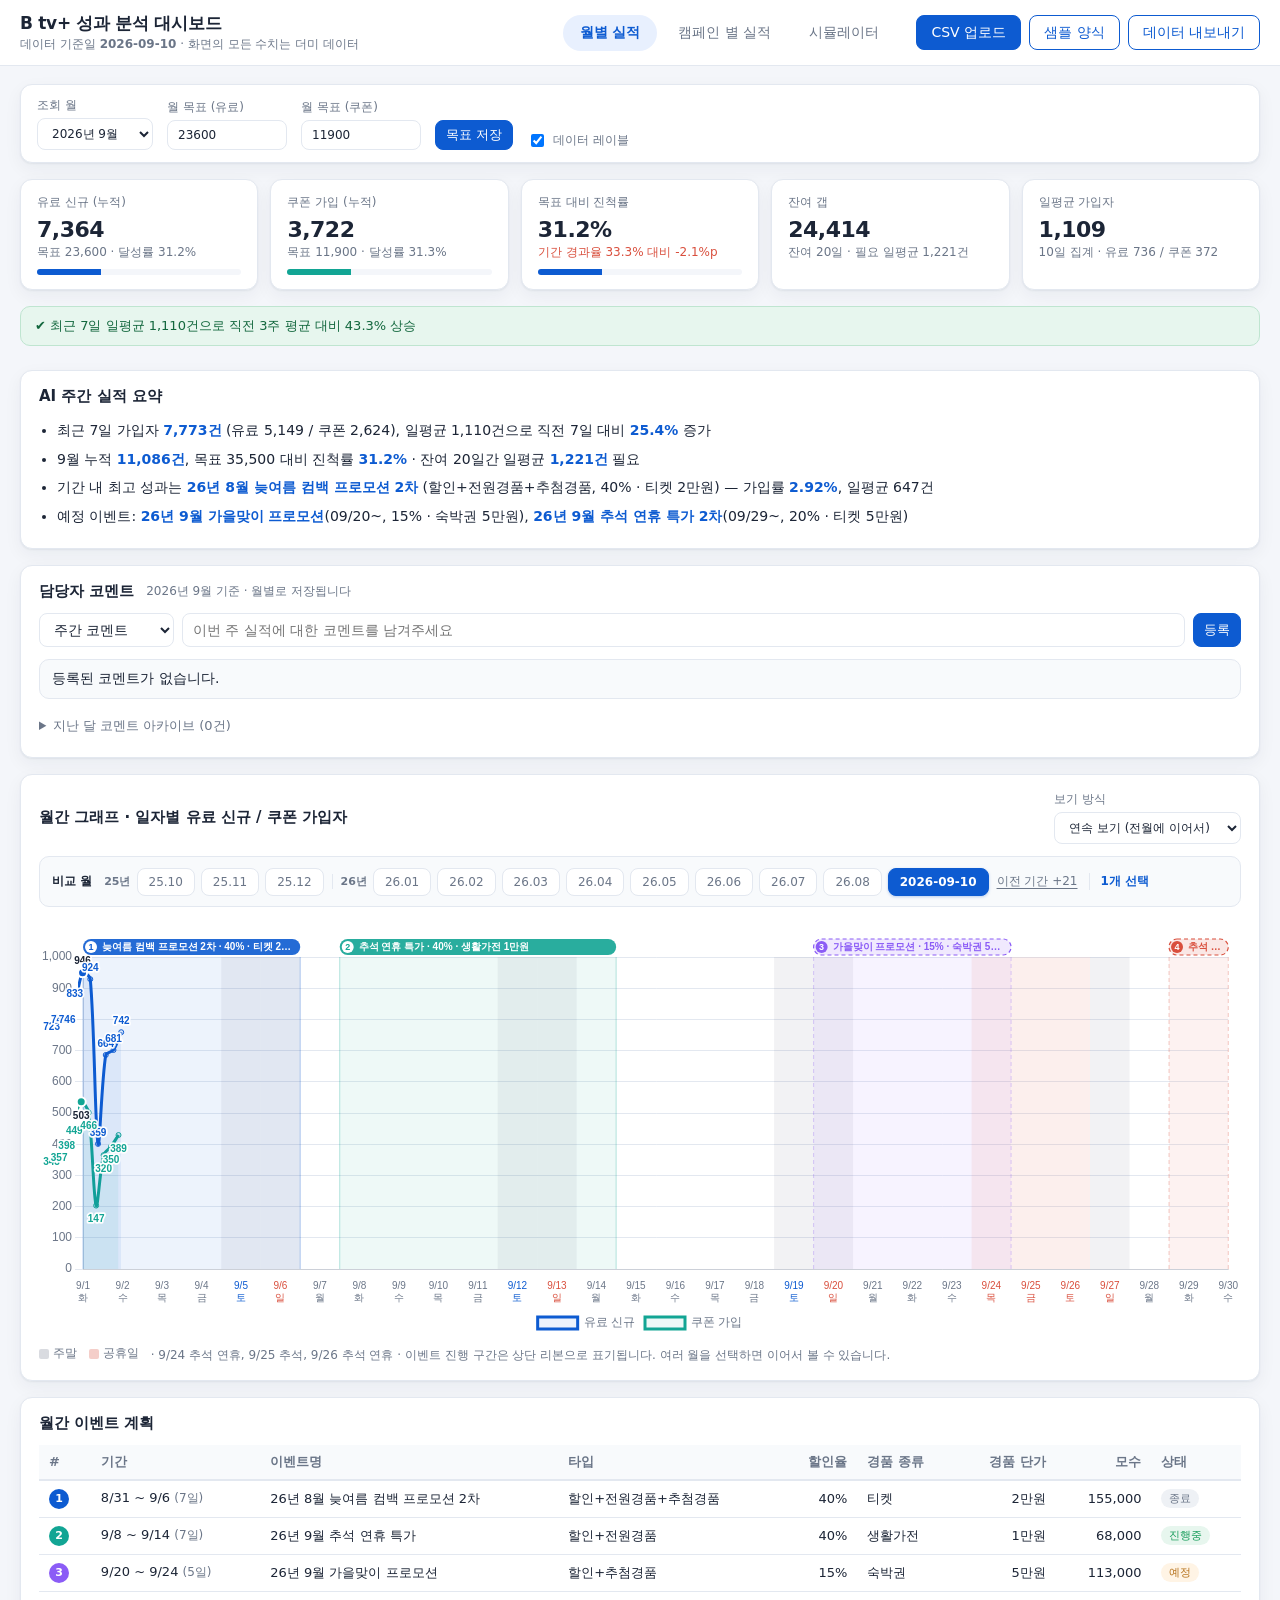
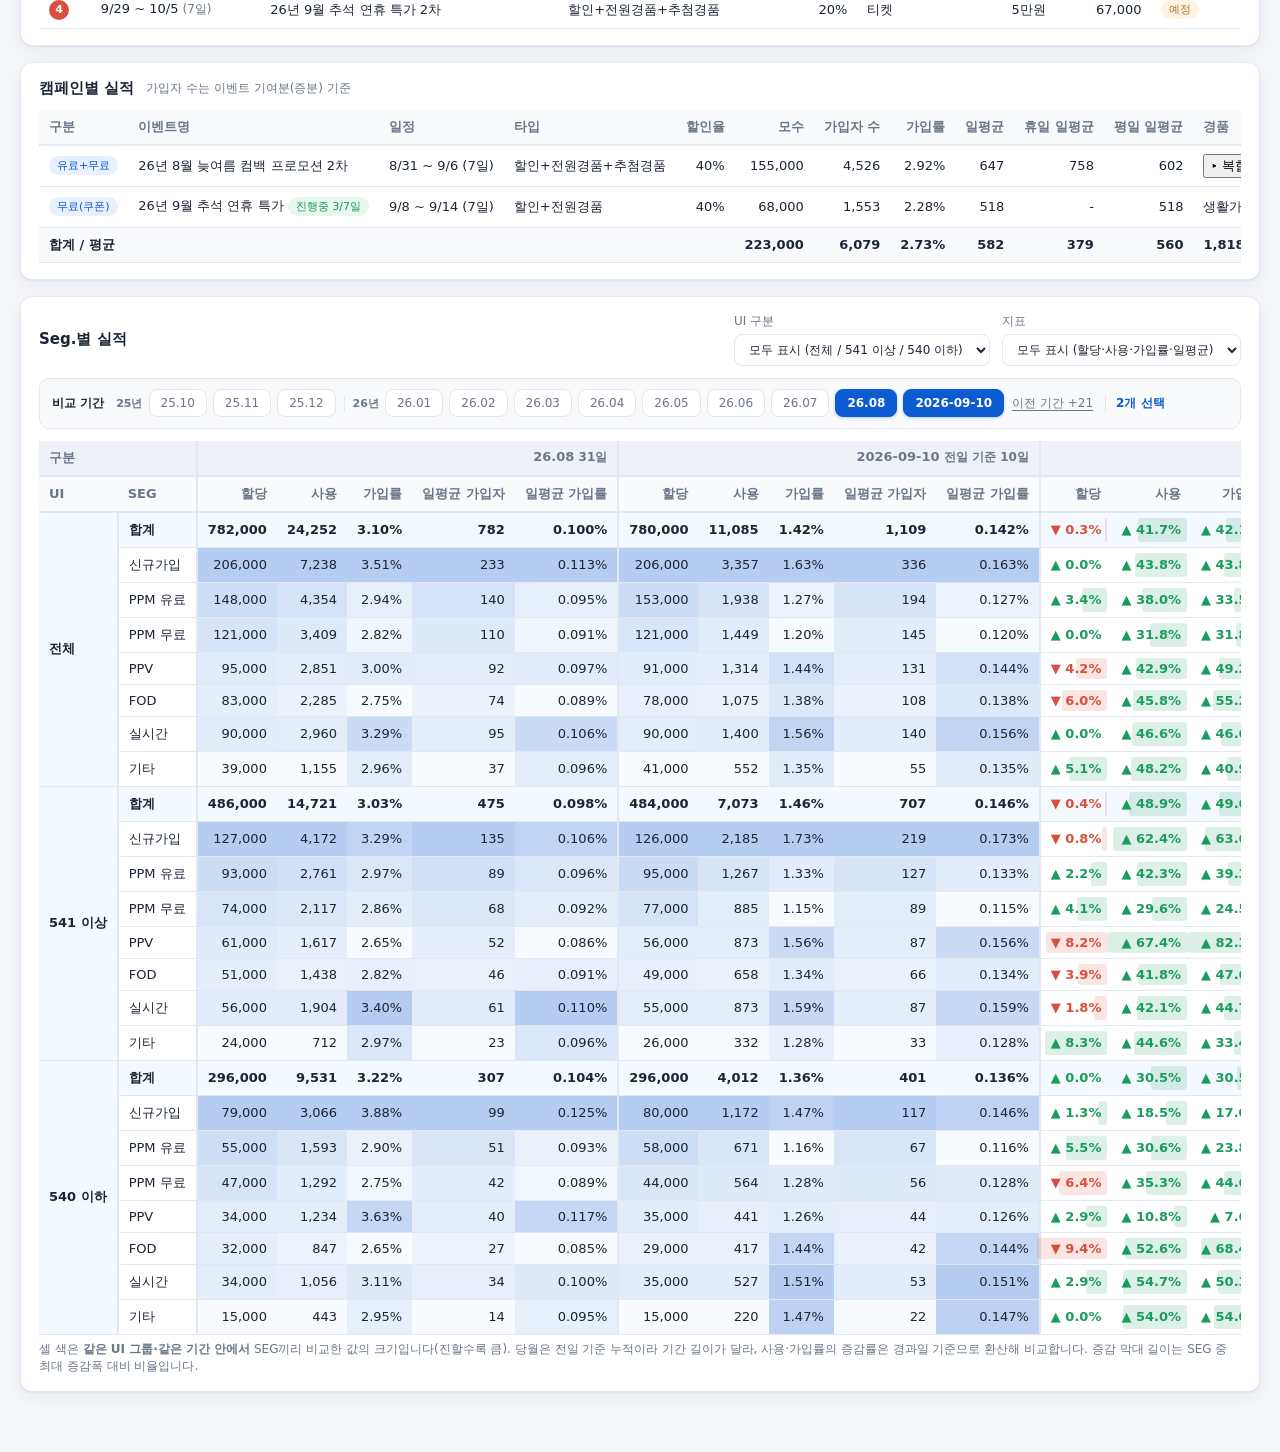
==== commit e8217866: "Keep prize data solely in the prize file The campaign file carried prize columns that duplicated — a" ====
--- a/btv-dashboard/index.html
+++ b/btv-dashboard/index.html
@@ -316,7 +316,6 @@
             <label>이벤트 종류<select id="ef-type"></select></label>
             <label>할인율 (%)<input type="number" id="ef-discount" min="0" max="100" value="0"></label>
             <label>쿠폰 정책명<input type="text" id="ef-policy"></label>
-            <label>당첨자 선정 방식<select id="ef-winnerPick"></select></label>
           </div>
 
           <p class="form-section">기간 <span class="hint">끊어서 진행했으면 구간을 추가하세요</span>
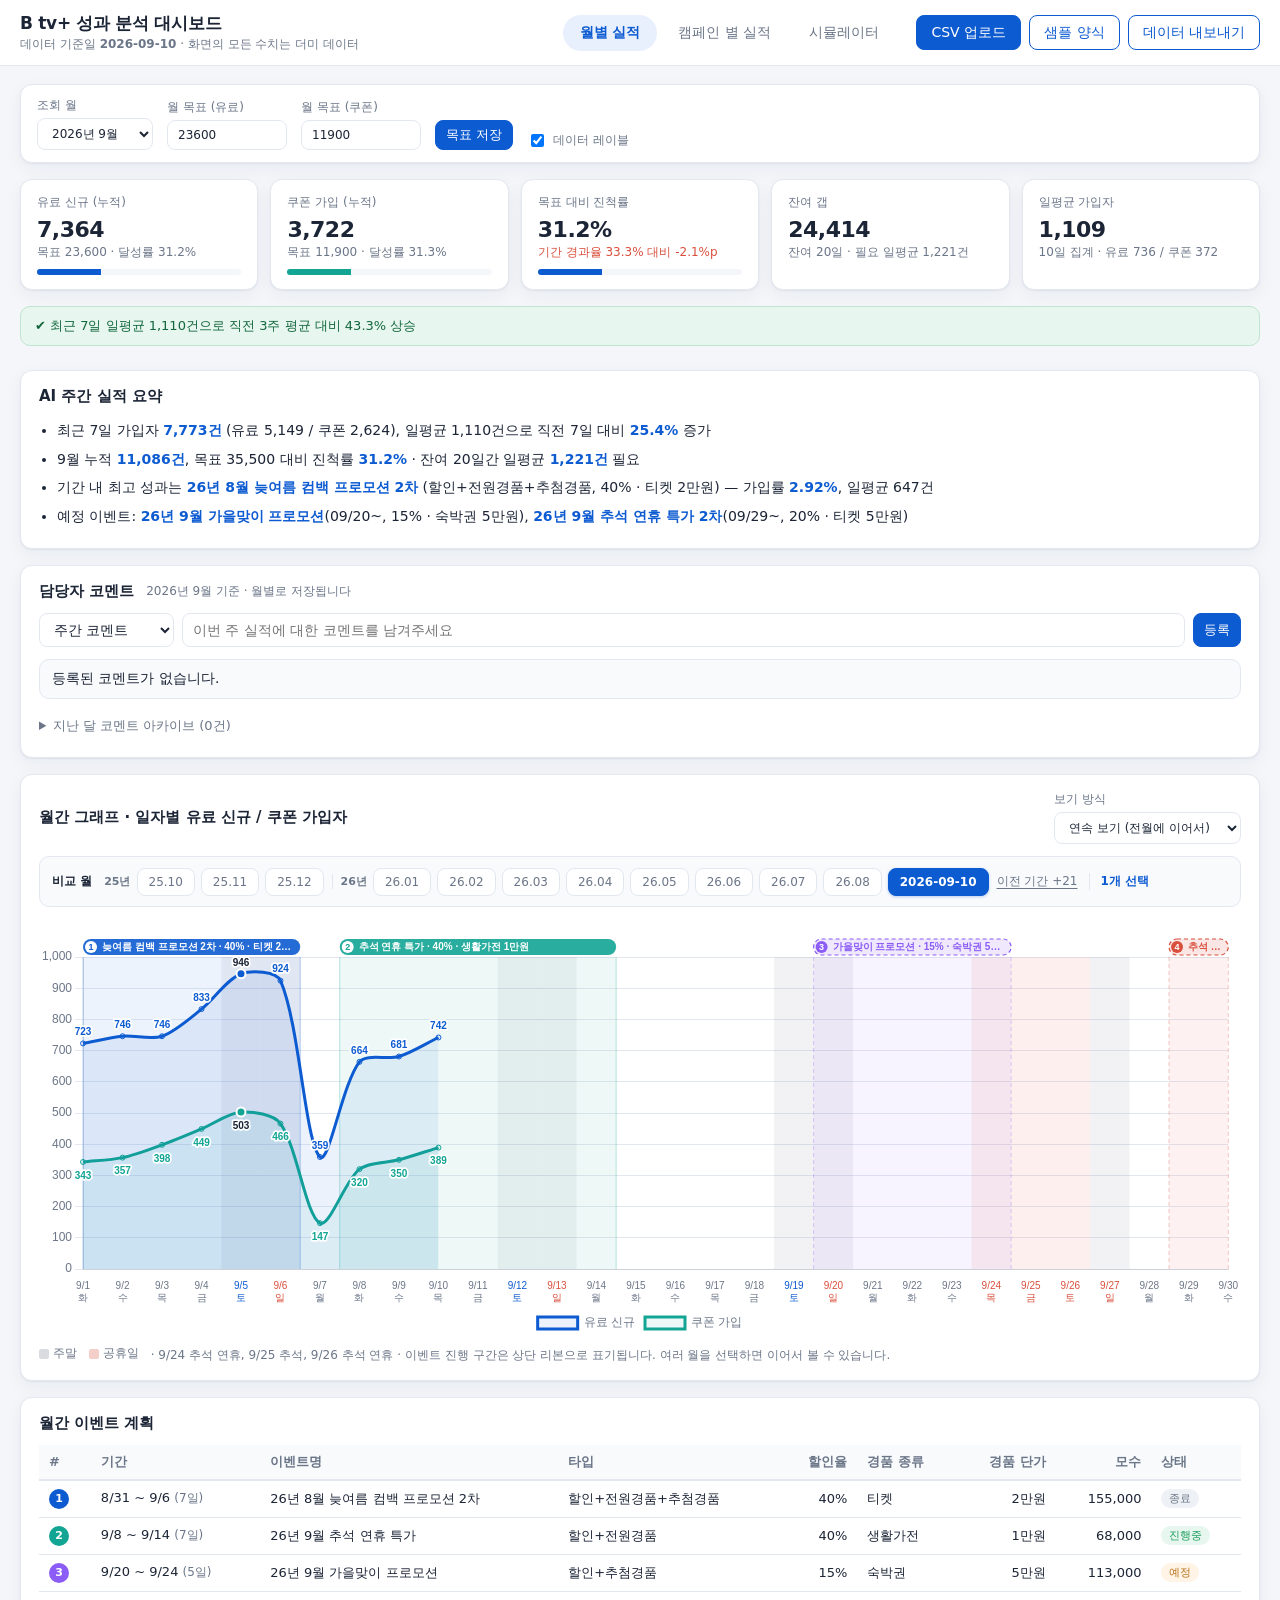
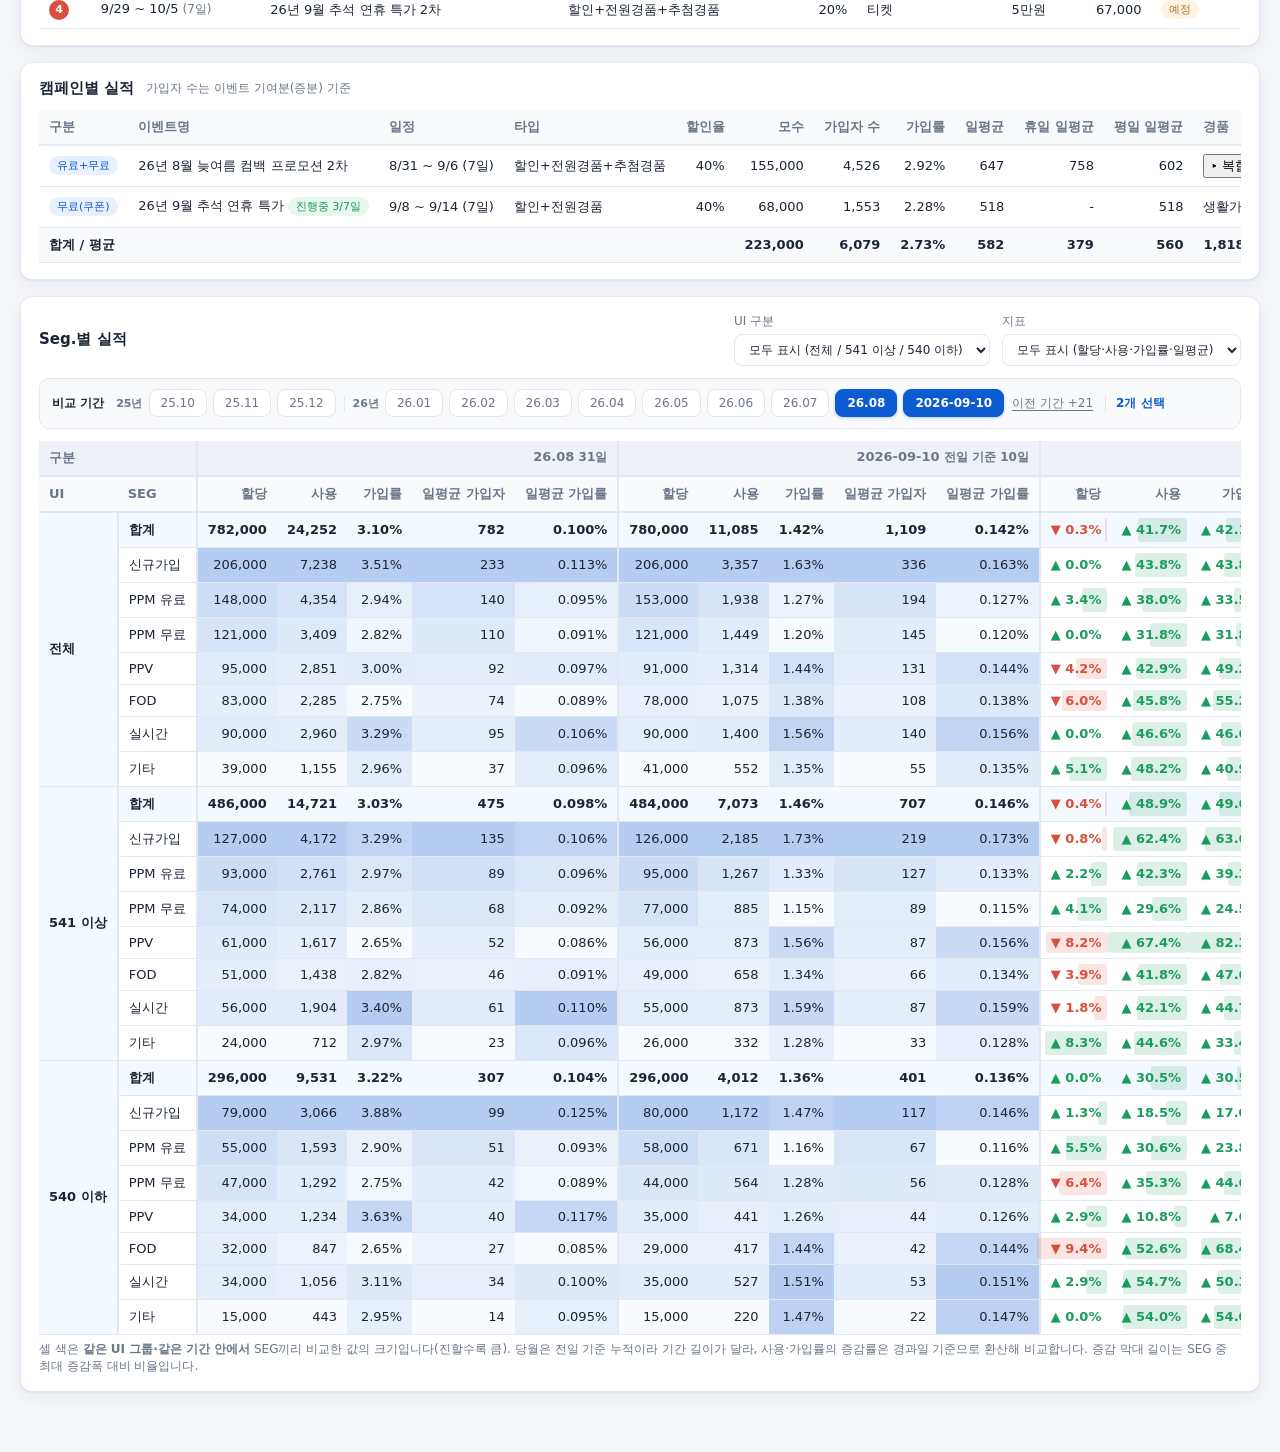
==== commit 63f946d5: "Derive campaign pool from coupon allocation file 캠페인 성과에 이어 모수도 자동 집계한다. 쿠폰 할당 내역 CSV(쿠폰 정책번호 × 할당 수" ====
--- a/btv-dashboard/index.html
+++ b/btv-dashboard/index.html
@@ -316,6 +316,7 @@
             <label>이벤트 종류<select id="ef-type"></select></label>
             <label>할인율 (%)<input type="number" id="ef-discount" min="0" max="100" value="0"></label>
             <label>쿠폰 정책명<input type="text" id="ef-policy"></label>
+            <label>쿠폰 정책번호 <span class="hint">쉼표로 여러 개</span><input type="text" id="ef-policyIds" placeholder="CP1001, CP1002"></label>
           </div>
 
           <p class="form-section">기간 <span class="hint">끊어서 진행했으면 구간을 추가하세요</span>
@@ -323,9 +324,9 @@
           </p>
           <div id="ef-periods"></div>
 
-          <p class="form-section">실적</p>
+          <p class="form-section">실적 <span class="hint">비워두면 업로드한 raw에서 자동 집계합니다</span></p>
           <div class="form-grid">
-            <label>모수 *<input type="number" id="ef-pool" min="0" required></label>
+            <label>모수 <span class="hint">비우면 쿠폰 할당에서 집계</span><input type="number" id="ef-pool" min="0"></label>
             <label>유료 가입자 수<input type="number" id="ef-paid" min="0"></label>
             <label>쿠폰 가입자 수<input type="number" id="ef-coupon" min="0"></label>
             <label>응모자 수<input type="number" id="ef-entrants" min="0"></label>
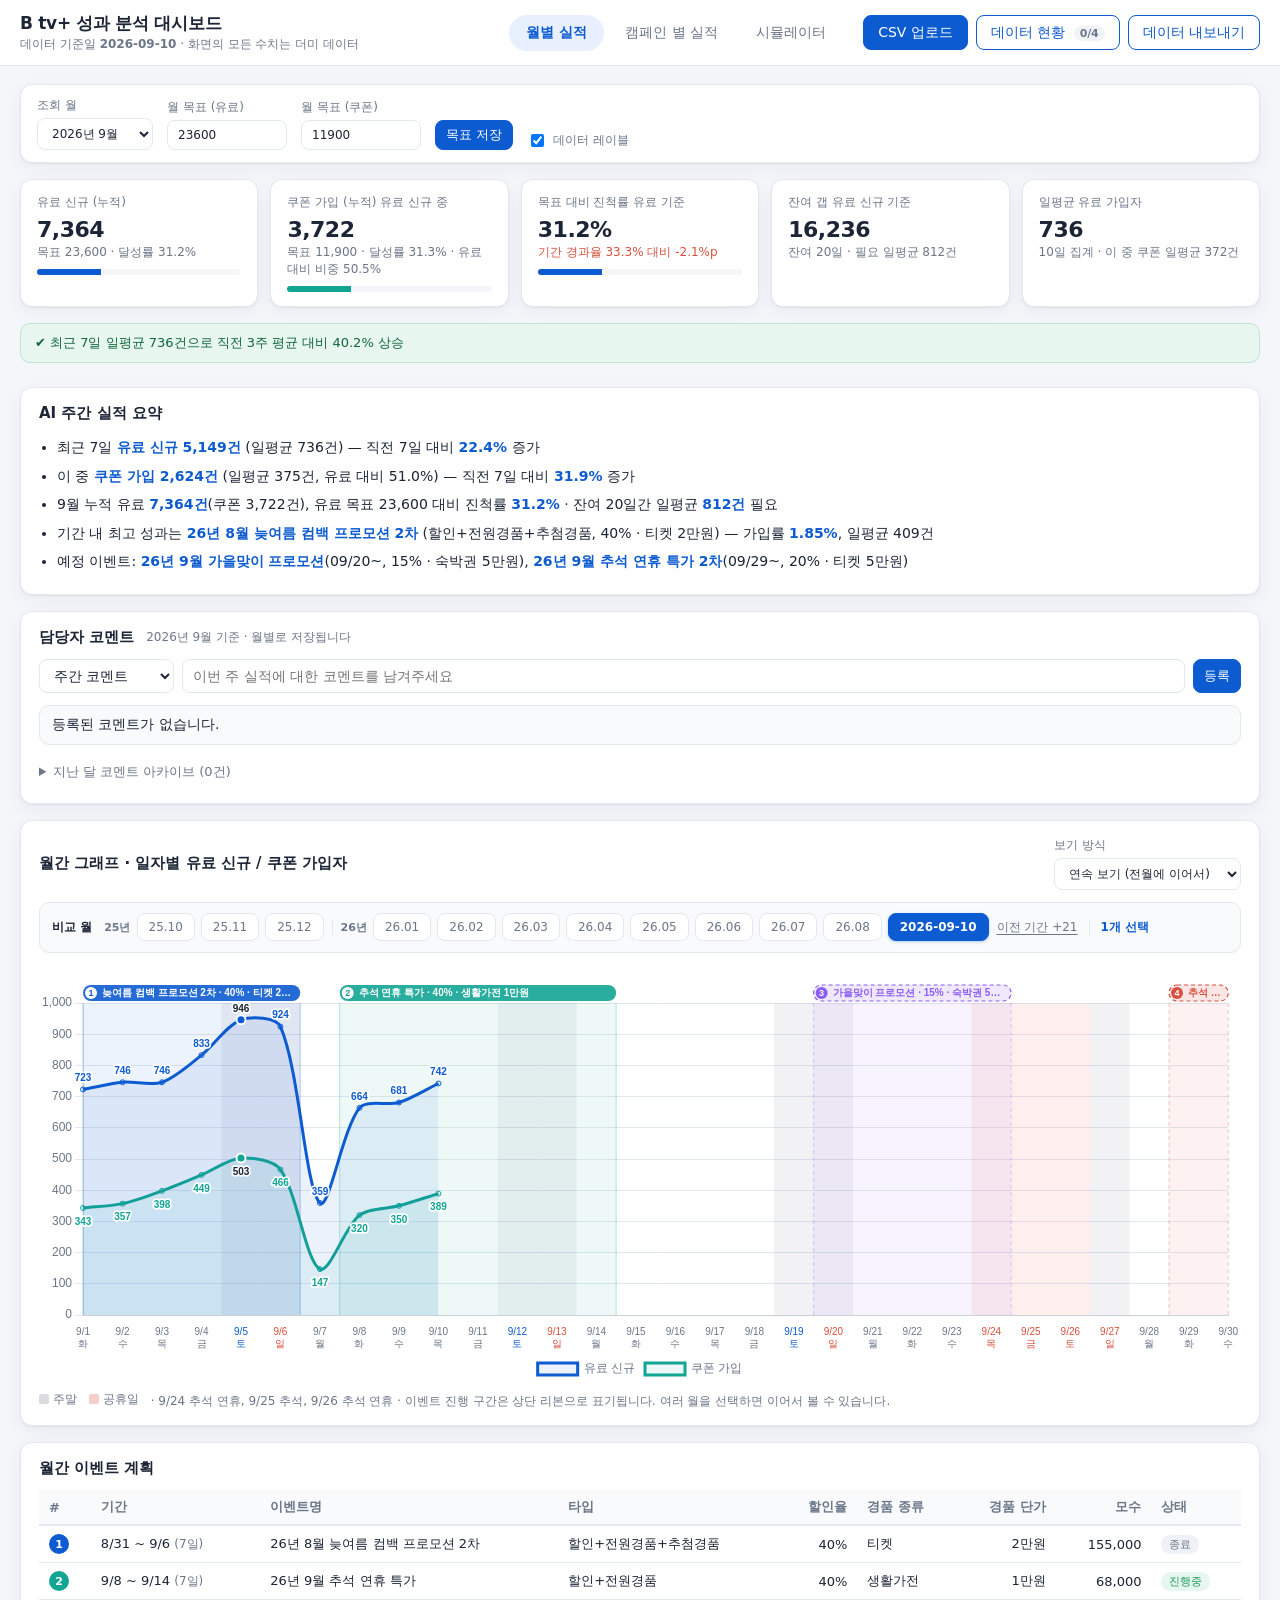
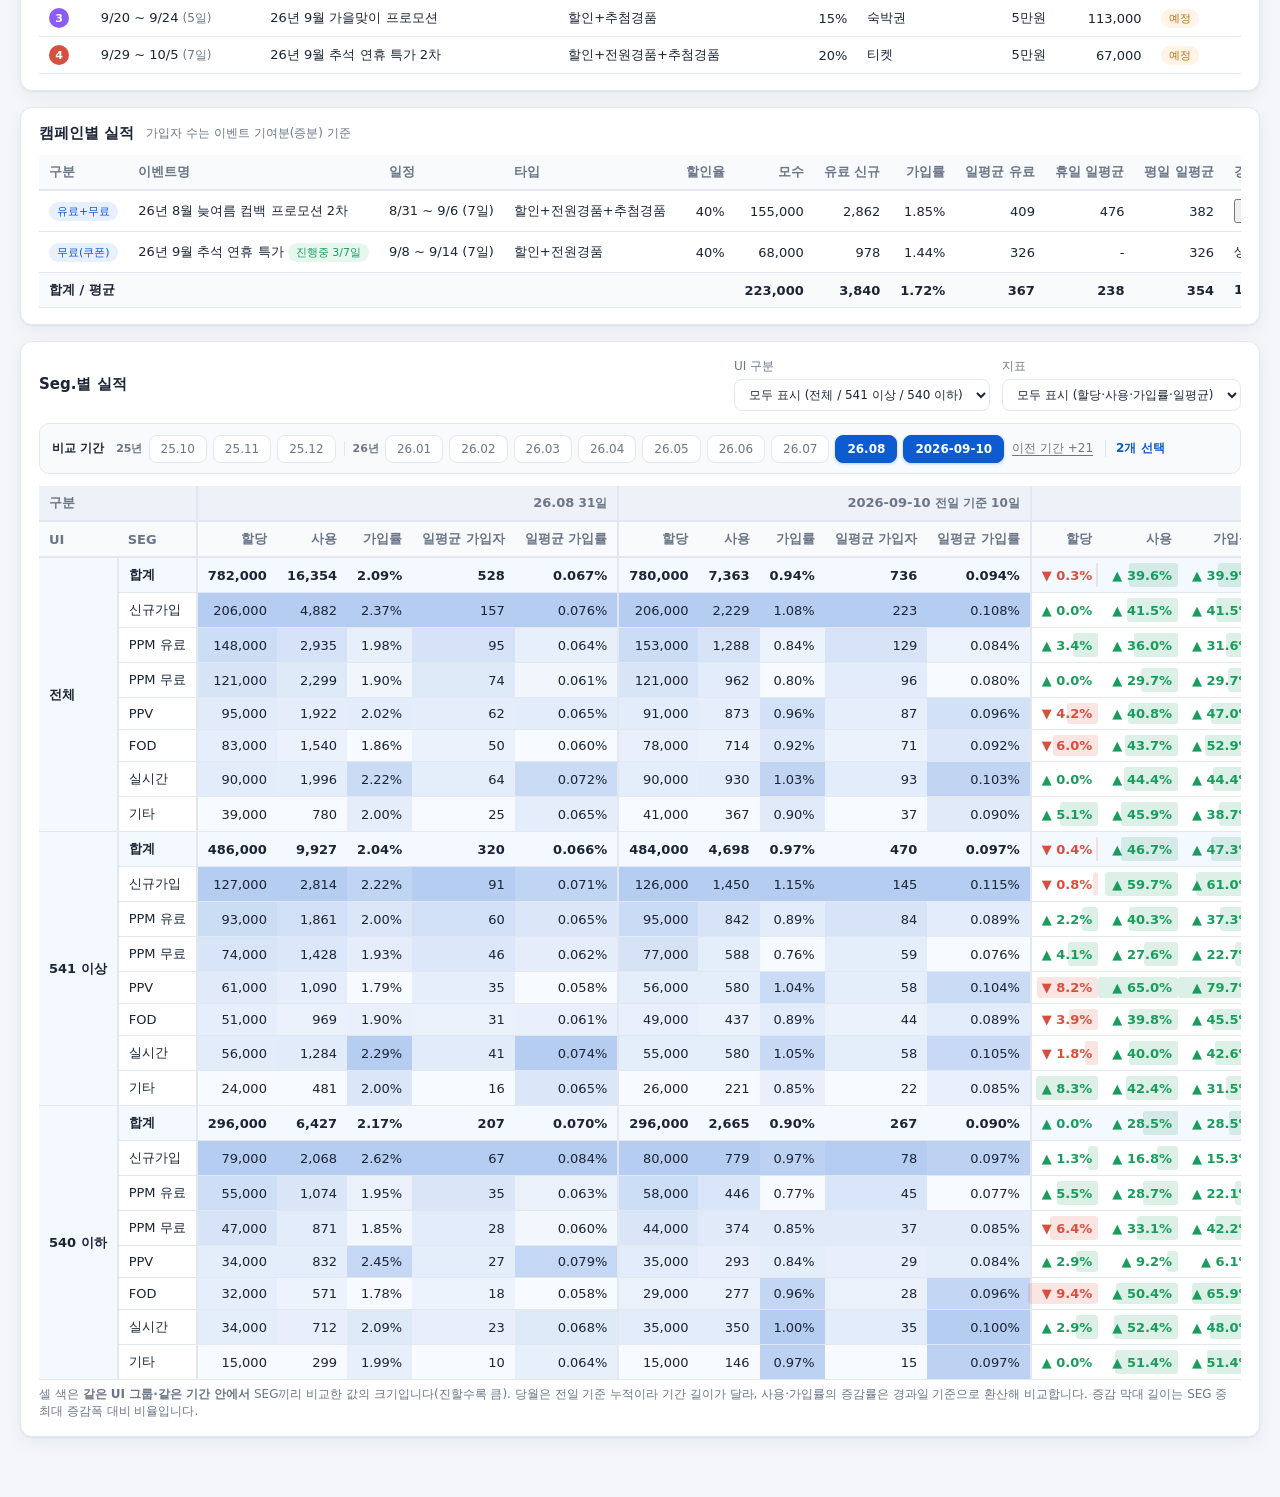
==== commit d9b0e731: "Treat coupon signups as a subset of paid signups 쿠폰 가입자는 유료 가입자의 부분집합이므로 둘을 더하지 않는다. 월 진척률·잔여 갭·일평균은" ====
--- a/btv-dashboard/index.html
+++ b/btv-dashboard/index.html
@@ -21,7 +21,7 @@
     <div class="actions">
       <label class="btn" for="csvInput">CSV 업로드</label>
       <input type="file" id="csvInput" accept=".csv,text/csv" hidden>
-      <button class="btn ghost" id="sampleBtn">샘플 양식</button>
+      <button class="btn ghost" id="dataBtn">데이터 현황 <span class="badge" id="dataBadge">0/4</span></button>
       <button class="btn ghost" id="exportBtn">데이터 내보내기</button>
     </div>
   </header>
@@ -90,7 +90,6 @@
                 <select id="overlaySeries">
                   <option value="paid">유료 신규</option>
                   <option value="coupon">쿠폰 가입</option>
-                  <option value="total">유료+쿠폰 합계</option>
                 </select>
               </label>
             </div>
@@ -241,9 +240,8 @@
               </label>
               <label>계열
                 <select id="curveSeries">
-                  <option value="total">전체 가입자</option>
-                  <option value="paid">유료</option>
-                  <option value="coupon">쿠폰</option>
+                  <option value="paid">유료 신규</option>
+                  <option value="coupon">쿠폰 가입</option>
                 </select>
               </label>
             </div>
@@ -324,9 +322,8 @@
           </p>
           <div id="ef-periods"></div>
 
-          <p class="form-section">실적 <span class="hint">비워두면 업로드한 raw에서 자동 집계합니다</span></p>
+          <p class="form-section">실적 <span class="hint">비워두면 업로드한 raw에서 자동 집계합니다 · 모수는 쿠폰 할당 내역에서 자동으로 잡힙니다</span></p>
           <div class="form-grid">
-            <label>모수 <span class="hint">비우면 쿠폰 할당에서 집계</span><input type="number" id="ef-pool" min="0"></label>
             <label>유료 가입자 수<input type="number" id="ef-paid" min="0"></label>
             <label>쿠폰 가입자 수<input type="number" id="ef-coupon" min="0"></label>
             <label>응모자 수<input type="number" id="ef-entrants" min="0"></label>
@@ -338,6 +335,21 @@
           <div id="ef-prizes"></div>
           <p class="form-error" id="ef-error" hidden></p>
         </form>
+      </div>
+    </div>
+
+    <!-- 업로드 체크리스트 (어떤 파일을 올렸는지 한눈에) -->
+    <div class="modal" id="dataModal" hidden>
+      <div class="modal-box">
+        <header class="modal-head">
+          <h2>데이터 현황</h2>
+          <div class="modal-actions">
+            <button class="btn small ghost" id="dataLogBtn">업로드 이력</button>
+            <button class="btn small ghost" id="dataResetBtn">전체 초기화</button>
+            <button class="icon-btn" id="dataClose">×</button>
+          </div>
+        </header>
+        <div class="data-panel" id="dataBody"></div>
       </div>
     </div>
 
--- a/btv-dashboard/style.css
+++ b/btv-dashboard/style.css
@@ -341,6 +341,30 @@
 }
 .modal-head h2 { margin: 0; font-size: 16px; }
 .modal-actions { display: flex; gap: 6px; align-items: center; }
+/* 업로드 체크리스트 */
+.badge {
+  display: inline-block; min-width: 30px; padding: 1px 6px; margin-left: 4px;
+  border-radius: 999px; font-size: 11px; font-weight: 700; letter-spacing: -.2px;
+}
+.badge.ok { background: #e3f4ea; color: #1b7a44; }
+.badge.part { background: #fff2d6; color: #9a6a00; }
+.badge.none { background: #f1f3f7; color: #6b7590; }
+.data-panel { padding: 16px 20px 22px; }
+.data-panel .panel-lead { margin: 0 0 12px; }
+table.data-check { width: 100%; border-collapse: collapse; }
+table.data-check td { padding: 11px 8px; border-bottom: 1px solid var(--line); vertical-align: top; }
+table.data-check tr:last-child td { border-bottom: 0; }
+table.data-check td.mark { width: 26px; text-align: center; font-size: 15px; font-weight: 700; color: #b9c0d0; }
+table.data-check tr.done td.mark { color: #1b7a44; }
+table.data-check tr.todo td.mark { color: #d08700; }
+table.data-check tr.todo { background: #fffaf0; }
+table.data-check { table-layout: fixed; }
+table.data-check td.status { width: 25%; }
+table.data-check td.status .warn { color: #c4491f; font-weight: 700; }
+table.data-check td.acts { width: 150px; }
+table.data-check .acts-wrap { display: flex; flex-wrap: wrap; gap: 4px; justify-content: flex-end; }
+table.data-check .hint { display: block; margin-top: 2px; }
+
 /* 직접 입력 폼 */
 .event-form { padding: 18px 22px 26px; }
 .form-section {
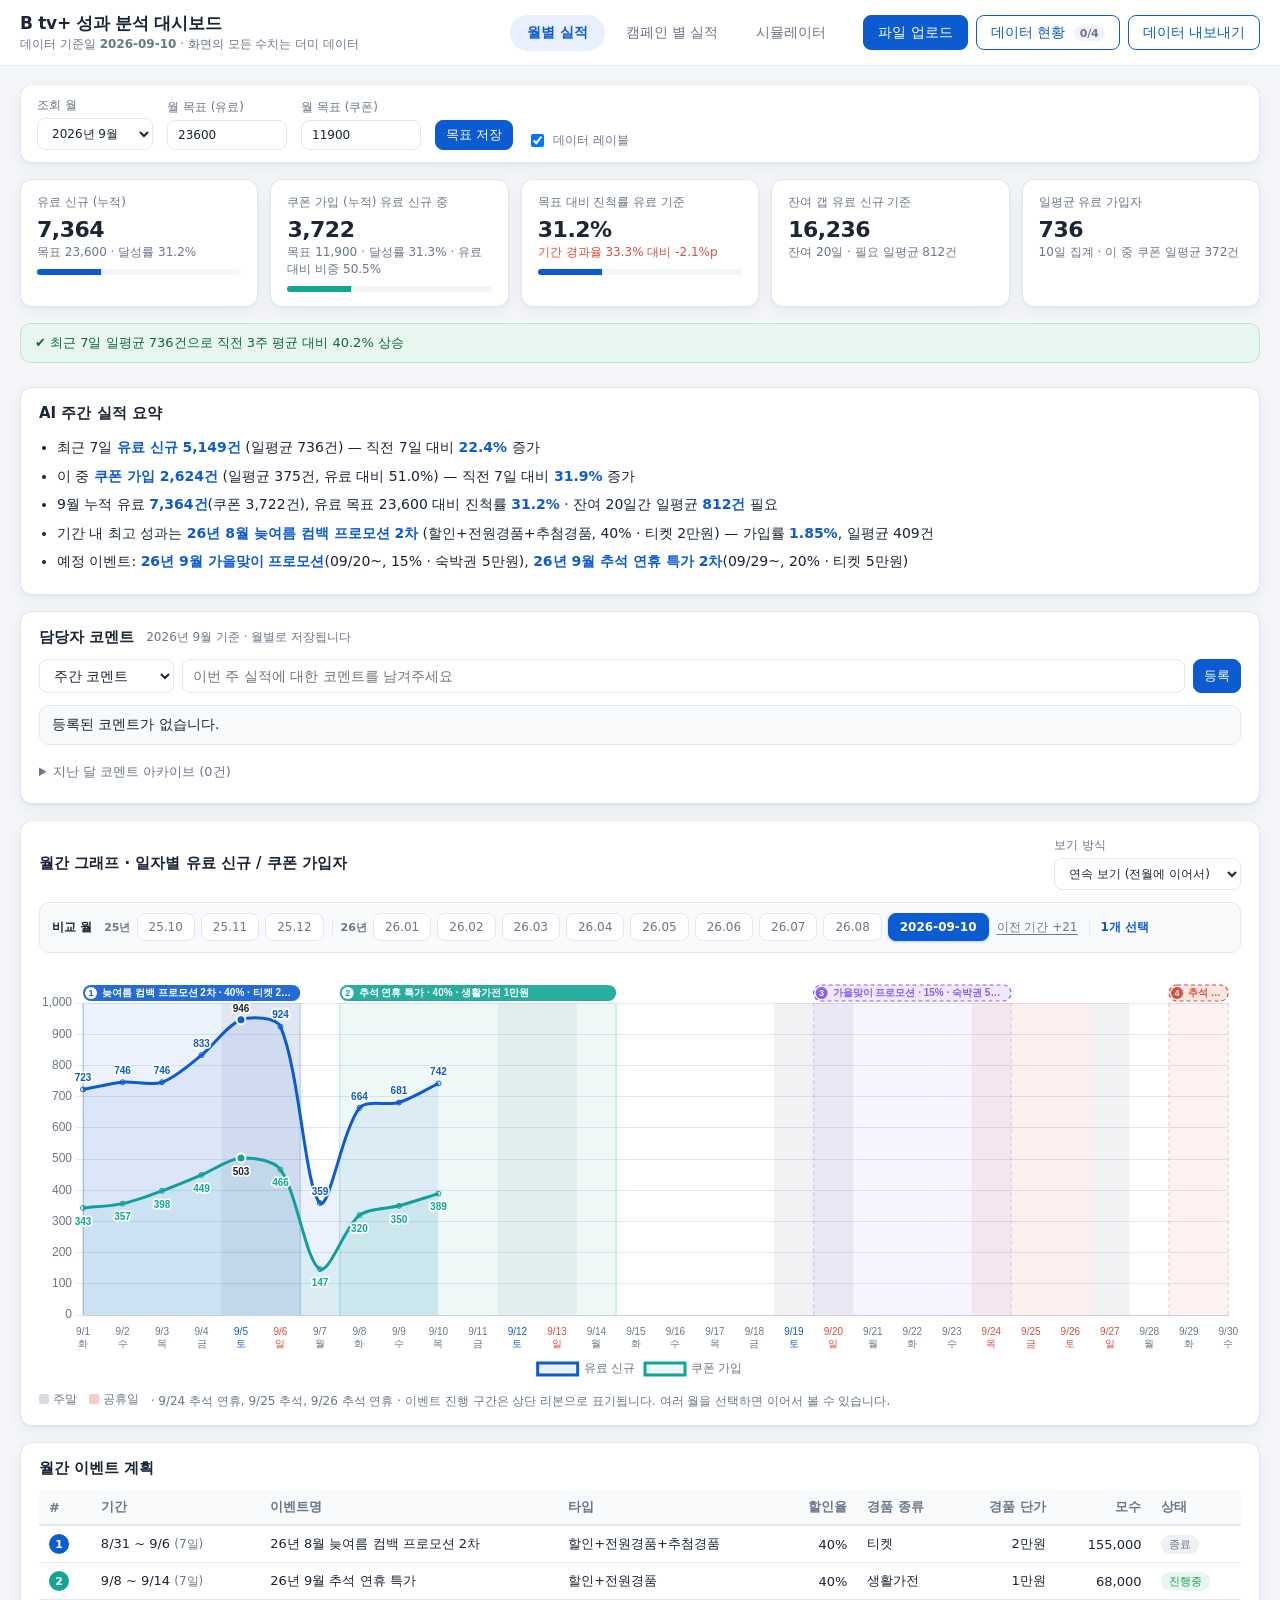
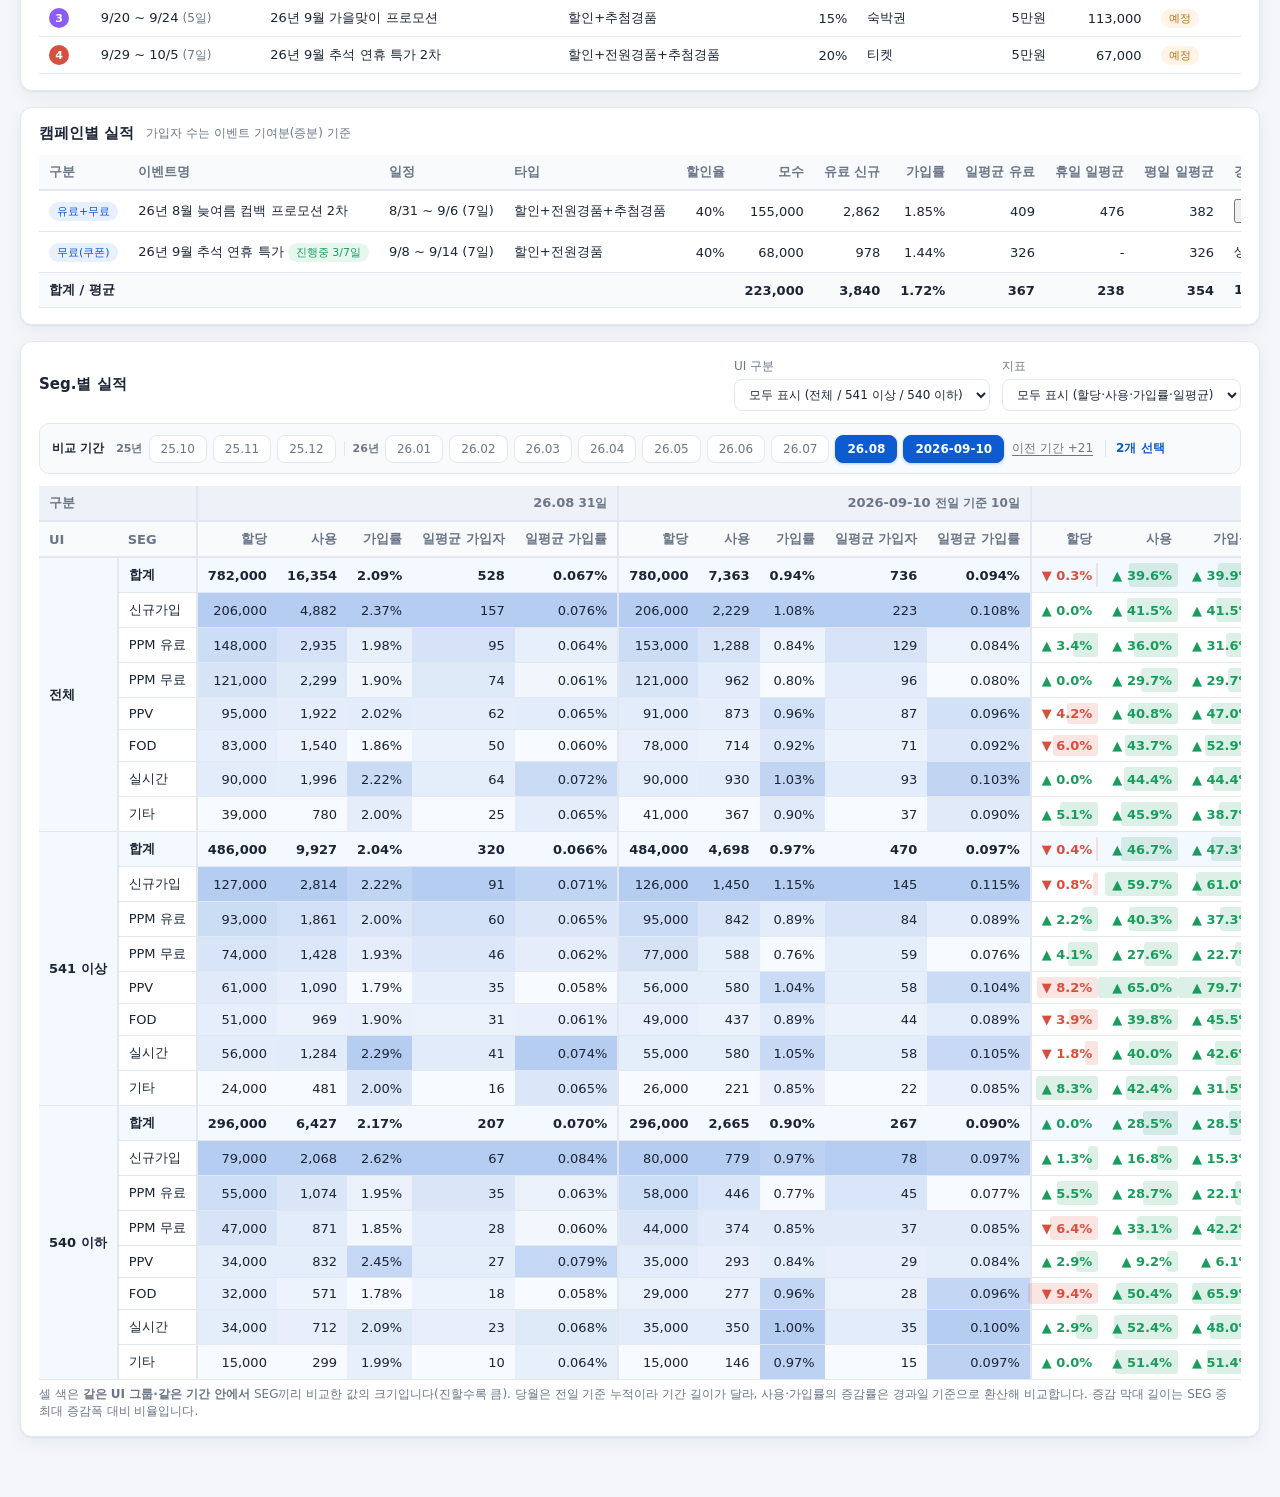
==== commit 887b6e2e: "Accept Excel files as well as CSV 시스템에서 뽑은 파일이 엑셀일 때 CSV로 변환하지 않아도 되게 .xlsx/.xls를 그대로 읽는다. SheetJS를 " ====
--- a/btv-dashboard/index.html
+++ b/btv-dashboard/index.html
@@ -19,8 +19,8 @@
       <button class="tab" data-view="sim">시뮬레이터</button>
     </nav>
     <div class="actions">
-      <label class="btn" for="csvInput">CSV 업로드</label>
-      <input type="file" id="csvInput" accept=".csv,text/csv" hidden>
+      <label class="btn" for="csvInput">파일 업로드</label>
+      <input type="file" id="csvInput" accept=".csv,.xlsx,.xls,text/csv" hidden>
       <button class="btn ghost" id="dataBtn">데이터 현황 <span class="badge" id="dataBadge">0/4</span></button>
       <button class="btn ghost" id="exportBtn">데이터 내보내기</button>
     </div>
@@ -313,8 +313,8 @@
             <label>구분<select id="ef-purpose"></select></label>
             <label>이벤트 종류<select id="ef-type"></select></label>
             <label>할인율 (%)<input type="number" id="ef-discount" min="0" max="100" value="0"></label>
-            <label>쿠폰 정책명<input type="text" id="ef-policy"></label>
-            <label>쿠폰 정책번호 <span class="hint">쉼표로 여러 개</span><input type="text" id="ef-policyIds" placeholder="CP1001, CP1002"></label>
+            <label>쿠폰 정책번호 * <span class="hint">쉼표로 여러 개 · 실적은 이 번호로 매핑됩니다</span><input type="text" id="ef-policyIds" placeholder="CP1001, CP1002"></label>
+            <label>쿠폰 정책명 <span class="hint">표시용 · 비우면 업로드한 파일에서 가져옵니다</span><input type="text" id="ef-policy"></label>
           </div>
 
           <p class="form-section">기간 <span class="hint">끊어서 진행했으면 구간을 추가하세요</span>
@@ -371,6 +371,7 @@
   </main>
 
   <script src="vendor/chart.umd.min.js"></script>
+  <script src="vendor/xlsx.full.min.js"></script>
   <script src="js/data.js"></script>
   <script src="js/store.js"></script>
   <script src="js/charts.js"></script>
--- a/btv-dashboard/style.css
+++ b/btv-dashboard/style.css
@@ -365,6 +365,14 @@
 table.data-check .acts-wrap { display: flex; flex-wrap: wrap; gap: 4px; justify-content: flex-end; }
 table.data-check .hint { display: block; margin-top: 2px; }
 
+.policy-check {
+  margin: 12px 0 10px; padding: 10px 12px; border-radius: 8px;
+  background: #f6f8fc; border: 1px solid var(--line); font-size: 12px; color: var(--muted);
+}
+.policy-check p { margin: 0 0 4px; }
+.policy-check p:last-child { margin-bottom: 0; }
+.policy-check .warn { color: #c4491f; font-weight: 700; }
+
 /* 직접 입력 폼 */
 .event-form { padding: 18px 22px 26px; }
 .form-section {
